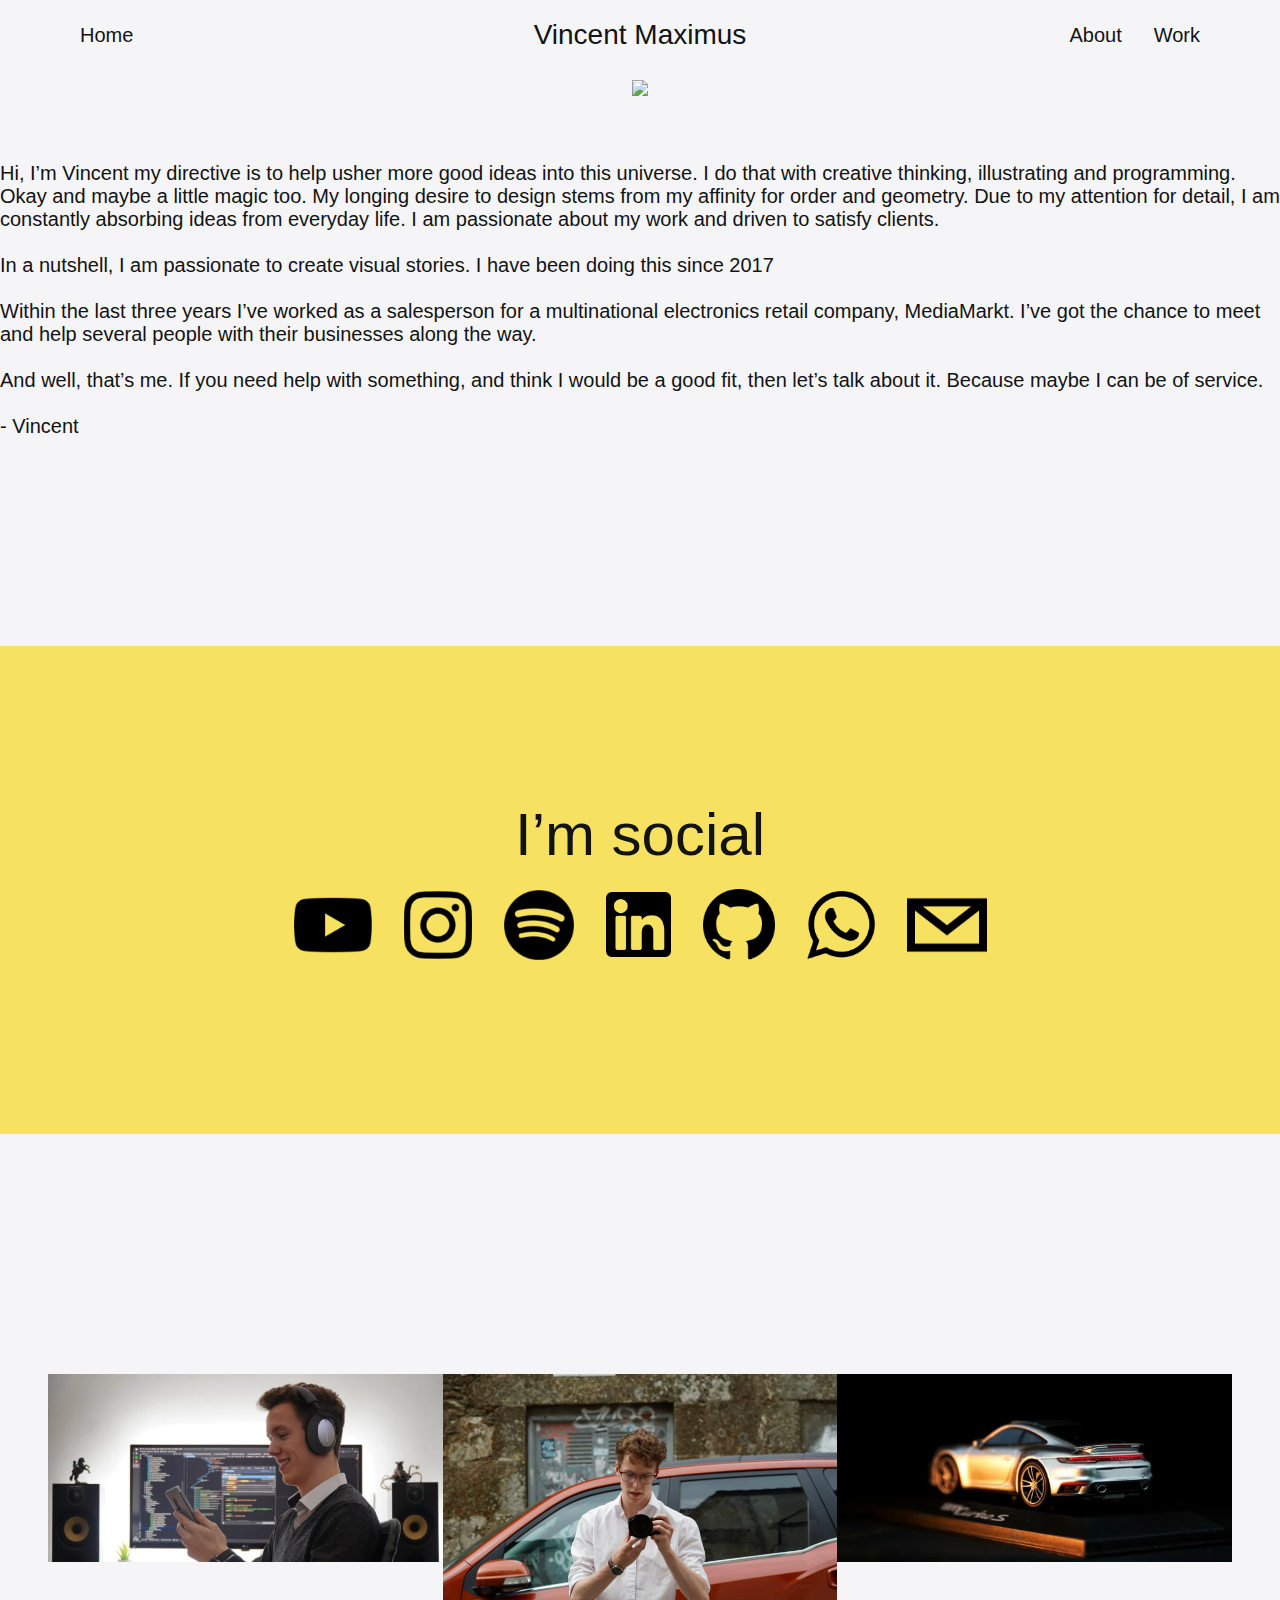
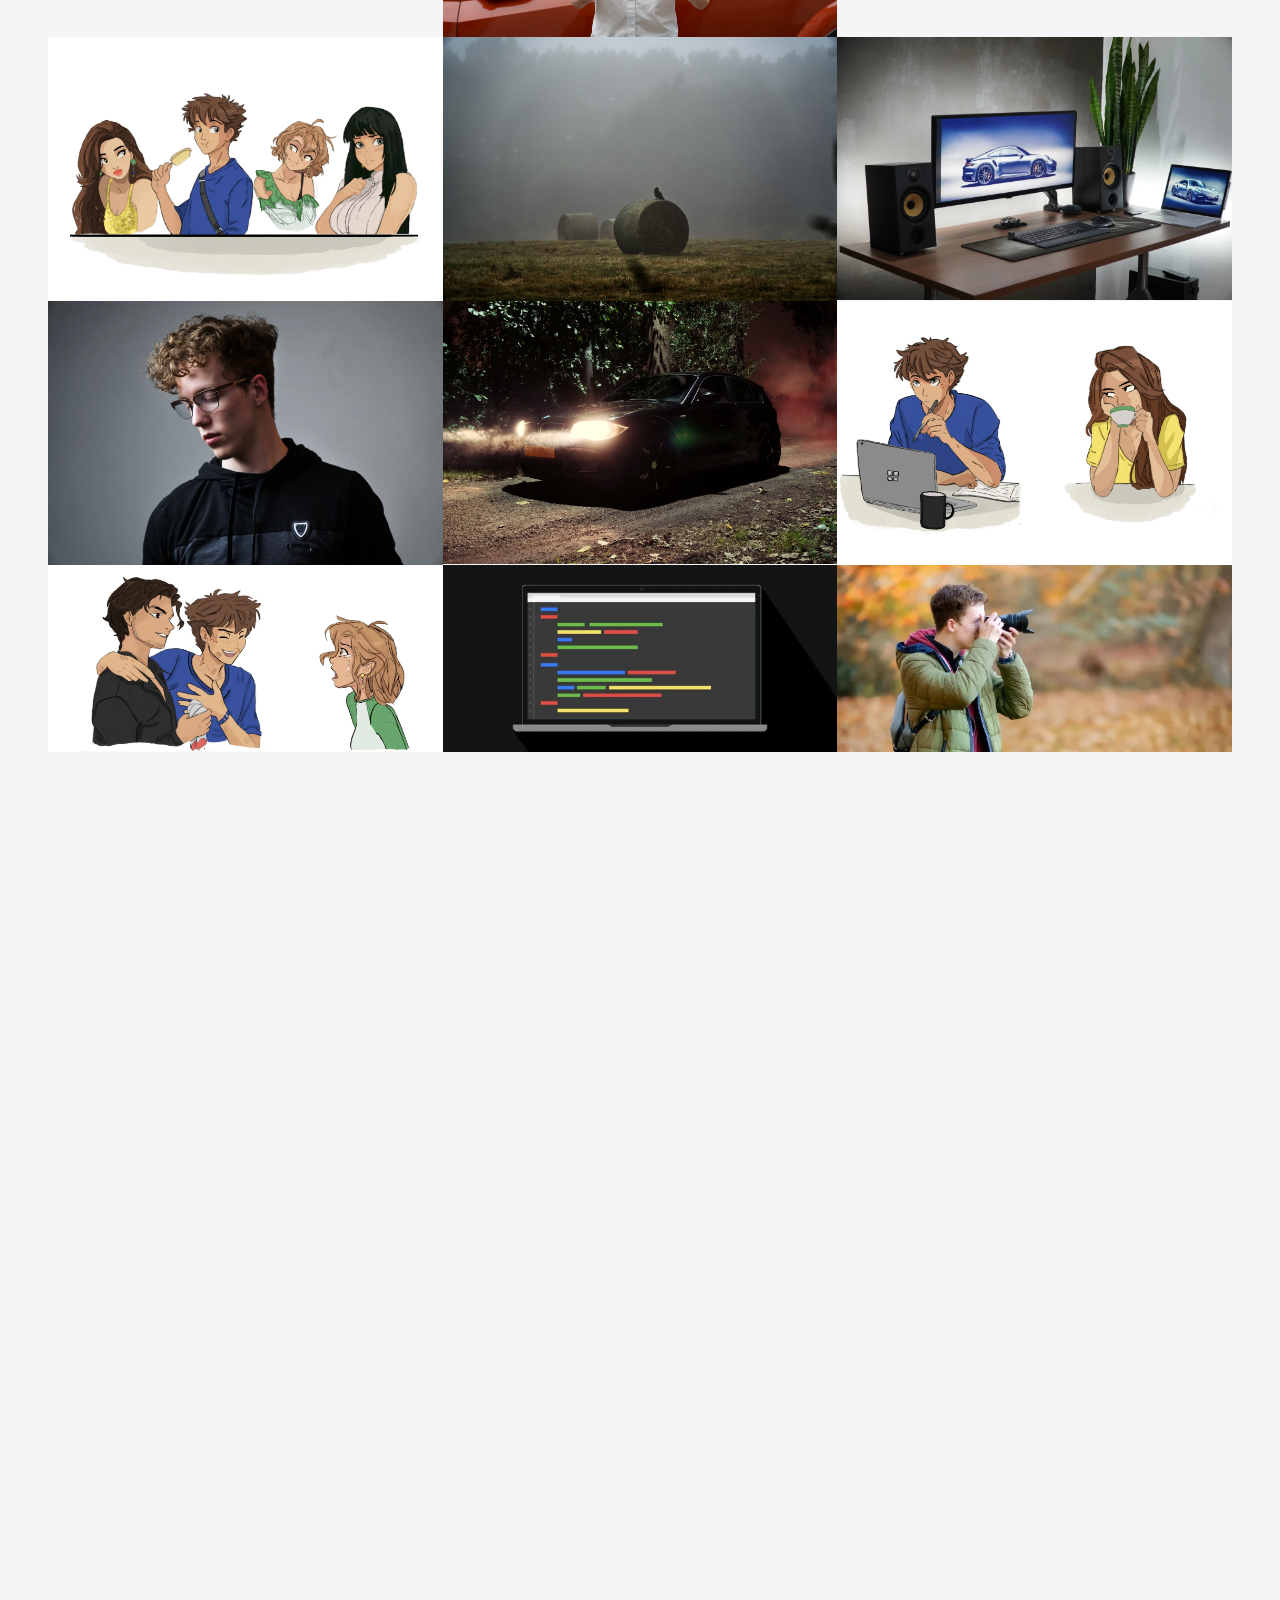
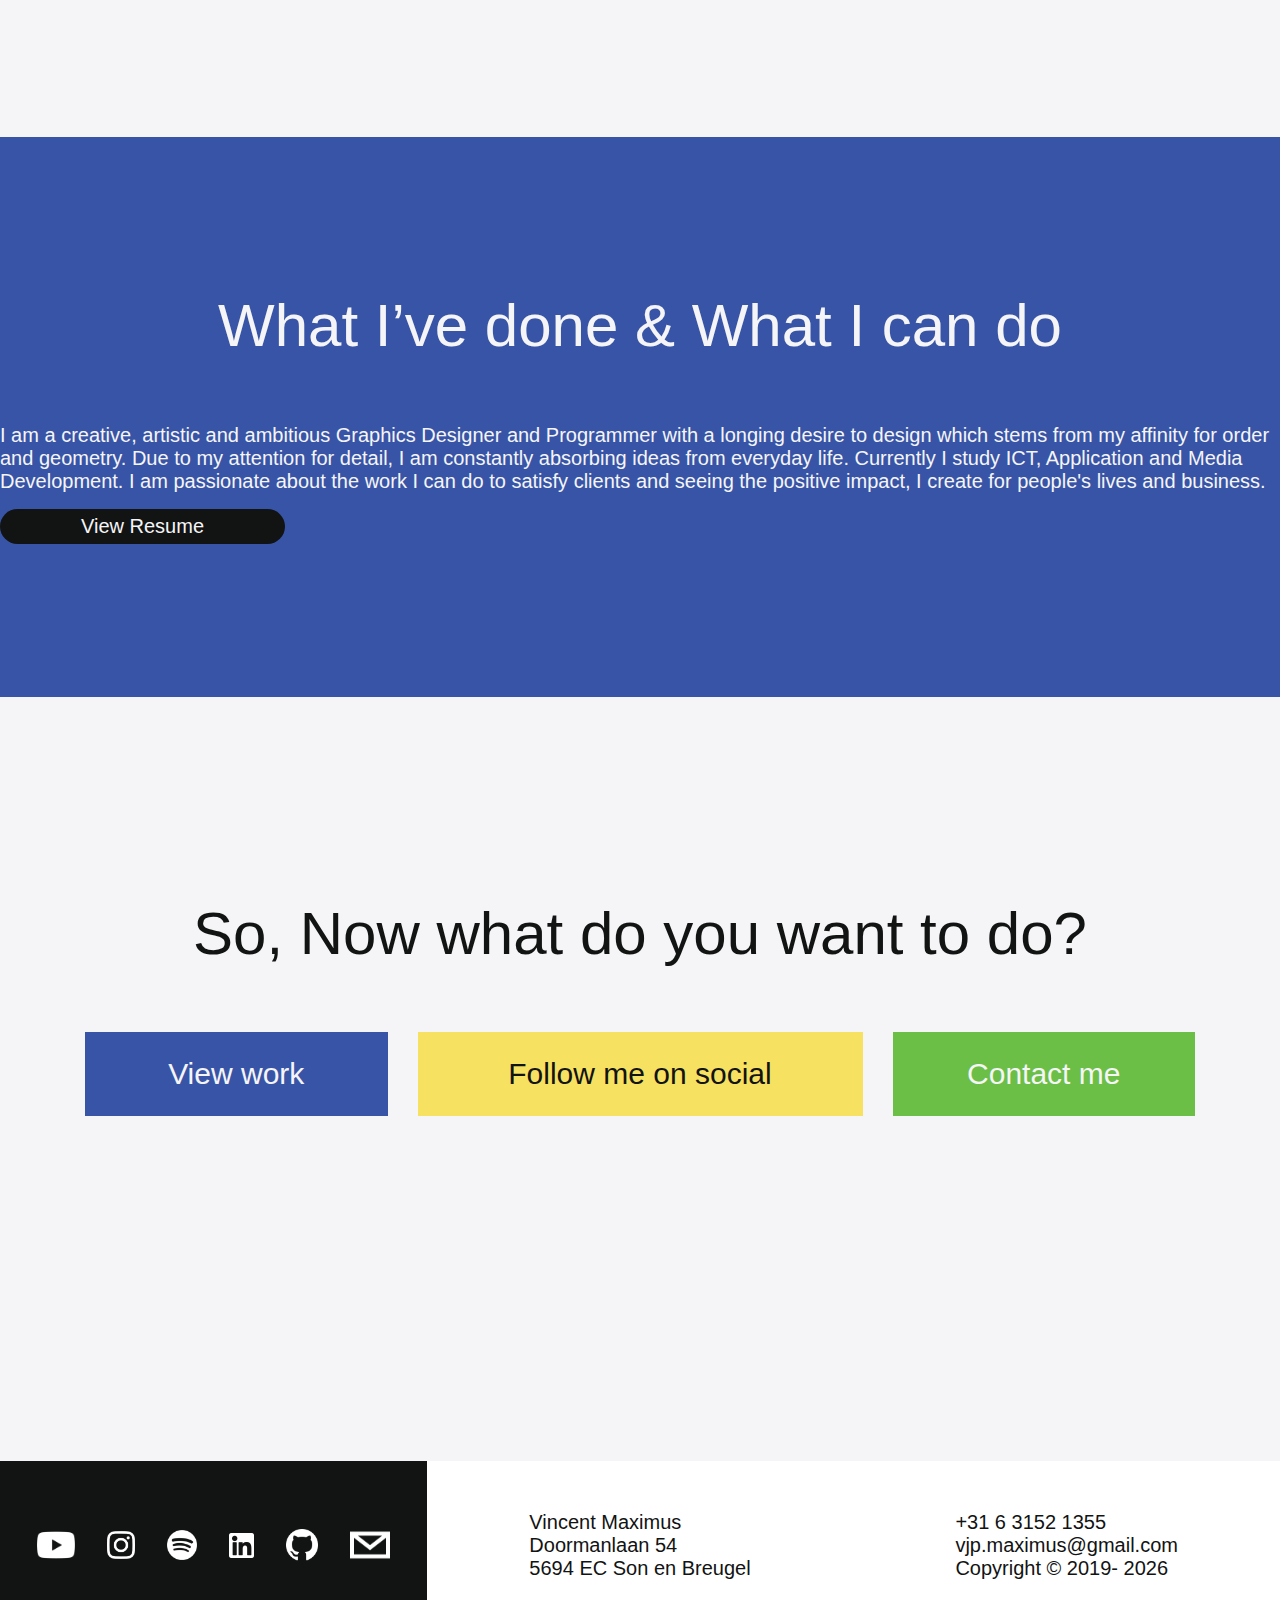
==== about.html @ 8faef810 "fixed google maps on about page" ====
<!DOCTYPE html>
<html lang="en">
<head>
    <!-- Global site tag (gtag.js) - Google Analytics -->
    <script async src="https://www.googletagmanager.com/gtag/js?id=G-P61X41HKWY"></script>
    <script>
        window.dataLayer = window.dataLayer || [];

        function gtag() {
            dataLayer.push(arguments);
        }

        gtag('js', new Date());

        gtag('config', 'G-P61X41HKWY');
    </script>
    <!--    <meta name="viewport" content="width=device-width, initial-scale=1.0">-->
    <meta charset="UTF-8">
    <meta name="google-site-verification" content="w2JYZ5qVhXJEJs4Rkz4NDIfVoi4aulFNhSYPF_Quxa0"/>
    <title>About | Vincent Maximus</title>
    <link rel="icon" href="assets/images/general/favicon.jpg" type="image" sizes=32x32">
</head>
<body>


<link rel="stylesheet" href="assets/style/bootstrap.css">

<link rel="stylesheet" href="assets/style/fonts.css">
<link rel="stylesheet" href="assets/style/style.css">
<link rel="stylesheet" href="assets/style/tempstyle.css">
<link rel="stylesheet" href="assets/style/workExperience.css">
<link rel="stylesheet" href="assets/style/projects.css">
<link rel="stylesheet" href="assets/style/customAbout.css">

<script src="https://cdn.jsdelivr.net/npm/jquery@3.5.1/dist/jquery.min.js"></script>

<link rel="stylesheet" href="assets/style/fancybox/jquery.fancybox.min.css"/>
<script src="assets/js/fancybox/jquery.fancybox.min.js"></script>


<div class="menu">
    <a class="myName">Vincent Maximus</a>

    <ul class="topnav">
        <li class="home"><a href="index">Home</a></li>
        <li class="work right"><a href="work">Work</a></li>
        <li class="about right"><a href="about">About</a></li>
    </ul>
</div>


<div>
    <img src="assets/images/about/profilePicture/me.jpg" class="intro-img"/>
    <p class="thingsICallMyself">My Passions & Personalitly</p>
</div>

<!--spacing-->
<div class="spacer-5"></div>

<div class="aboutMeText">
    <p>
        Hi, I’m Vincent my directive is to help usher more good ideas into this universe. I do that with
        creative
        thinking, illustrating and programming. Okay and maybe a little magic too. My longing desire to design stems
        from my affinity for order and geometry. Due to my attention for detail, I am constantly absorbing ideas from
        everyday life. I am passionate about my work and driven to satisfy clients.<br><br> In a nutshell, I am
        passionate to
        create visual stories. I have been doing this since 2017<br><br> Within the last three years I’ve worked as a
        salesperson for a multinational electronics retail company, MediaMarkt. I’ve got the chance to meet and help
        several people with their businesses along the way.<br><br> And well, that’s me. If you need help with
        something, and
        think I would be a good fit, then let’s talk about it. Because maybe I can be of service.<br><br> - Vincent
    </p>
</div>


<!--spacing-->
<div class="spacer-15"></div>


<div class="color-yellow">
    <div class="socialContextHolder">
        <div class="wideProjectTitle contextCenter">
            I’m social
        </div>
        <div class="socialIcons contextCenter">

            <a id="youtube" rel="noopener" class="m-3 socialIcon"
               href="https://www.youtube.com/channel/UCcGbTU62OsQyeDk47m3PCUQ"
               target="_blank">
                <picture>
                    <source type="image/webp" srcset="assets/images/mediaIcons/webp/youtube.webp">
                    <source type="image/png" srcset="assets/images/mediaIcons/png/youtube.png">
                    <img alt="" width="78">
                </picture>
            </a>

            <a id="instagram" rel="noopener" class="m-3 socialIcon" href="https://www.instagram.com/vincent.maximus/"
               target="_blank">
                <picture>
                    <source type="image/webp" srcset="assets/images/mediaIcons/webp/instagram.webp">
                    <source type="image/png" srcset="assets/images/mediaIcons/png/instagram.png">
                    <img alt="" width="68">
                </picture>
            </a>

            <a id="spotify" rel="noopener" class="m-3 socialIcon"
               href="https://open.spotify.com/user/maxv2000_1?si=BK41GfmnRpSyPmmWu1QODQ"
               target="_blank">
                <picture>
                    <source type="image/webp" srcset="assets/images/mediaIcons/webp/spotify.webp">
                    <source type="image/png" srcset="assets/images/mediaIcons/png/spotify.png">
                    <img alt="" width="70">
                </picture>
            </a>

            <a id="linkedin" rel="noopener" class="m-3 socialIcon" href="https://www.linkedin.com/in/vincent-maximus"
               target="_blank">
                <picture>
                    <source type="image/webp" srcset="assets/images/mediaIcons/webp/linkedin.webp">
                    <source type="image/png" srcset="assets/images/mediaIcons/png/linkedin.png">
                    <img alt="" width="65">
                </picture>
            </a>

            <a id="github" rel="noopener" class="m-3 socialIcon" href="https://github.com/Vincent-Maximus"
               target="_blank">
                <picture>
                    <source type="image/webp" srcset="assets/images/mediaIcons/webp/github.webp">
                    <source type="image/png" srcset="assets/images/mediaIcons/png/github.png">
                    <img alt="" width="72">
                </picture>
            </a>

            <a id="whatsapp" rel="noopener" class="m-3 socialIcon" href="https://wa.me/310631521355?text=Hi%20Vincent"
               target="_blank">
                <picture>
                    <source type="image/webp" srcset="assets/images/mediaIcons/webp/whatsapp.webp">
                    <source type="image/png" srcset="assets/images/mediaIcons/png/whatsapp.png">
                    <img alt="" width="68">
                </picture>
            </a>

            <a id="mail" rel="noopener" class="m-3 socialIcon" href="mailto:vjp.maximus@gmail.com" target="_blank">
                <picture>
                    <source type="image/webp" srcset="assets/images/mediaIcons/webp/mail.webp">
                    <source type="image/png" srcset="assets/images/mediaIcons/png/mail.png">
                    <img alt="" width="80">
                </picture>
            </a>
        </div>
    </div>
</div>
<!--spacing-->
<div class="spacer-15"></div>

<div class="project">
    <div class="m-0 p-0">
        <div class="row m-0 p-0">
            <div class="col-md-4 p-0">
                <a data-fancybox="gallery" href="assets/images/about/jpg/12music.jpg">
                    <picture>
                        <source type="image/webp" srcset="assets/images/about/webp/12music.webp">
                        <source type="image/jpg" srcset="assets/images/about/jpg/12music.jpg">
                        <img alt="" width="100%">
                    </picture>
                </a>
            </div>
            <div class="col-md-4 p-0">
                <a data-fancybox="gallery" href="assets/images/about/jpg/02DSC00597.jpg">
                    <picture>
                        <source type="image/webp" srcset="assets/images/about/webp/02DSC00597.webp">
                        <source type="image/jpg" srcset="assets/images/about/jpg/02DSC00597.jpg">
                        <img alt="" width="100%">
                    </picture>
                </a>
            </div>
            <div class="col-md-4 p-0">
                <a data-fancybox="gallery" href="assets/images/about/jpg/03dreamcar.jpg">
                    <picture>
                        <source type="image/webp" srcset="assets/images/about/webp/03dreamcar.webp">
                        <source type="image/jpg" srcset="assets/images/about/jpg/03dreamcar.jpg">
                        <img alt="" width="100%">
                    </picture>
                </a>
            </div>
            <div class="col-md-4 p-0">
                <a data-fancybox="gallery" href="assets/images/about/jpg/04IMG_2496.JPG">
                    <picture>
                        <source type="image/webp" srcset="assets/images/about/webp/04IMG_2496.webp">
                        <source type="image/jpg" srcset="assets/images/about/jpg/04IMG_2496.JPG">
                        <img alt="" width="100%">
                    </picture>
                </a>
            </div>
            <div class="col-md-4 p-0">
                <a data-fancybox="gallery" href="assets/images/about/jpg/05DSC00362.jpg">
                    <picture>
                        <source type="image/webp" srcset="assets/images/about/webp/05DSC00362.webp">
                        <source type="image/jpg" srcset="assets/images/about/jpg/05DSC00362.jpg">
                        <img alt="" width="100%">
                    </picture>
                </a>
            </div>
            <div class="col-md-4 p-0">
                <a data-fancybox="gallery" href="assets/images/about/jpg/06work-portfolio.jpg">
                    <picture>
                        <source type="image/webp" srcset="assets/images/about/webp/06work-portfolio.webp">
                        <source type="image/jpg" srcset="assets/images/about/jpg/06work-portfolio.jpg">
                        <img alt="" width="100%">
                    </picture>
                </a>
            </div>
            <div class="col-md-4 p-0">
                <a data-fancybox="gallery" href="assets/images/about/jpg/07DSC08685.jpg">
                    <picture>
                        <source type="image/webp" srcset="assets/images/about/webp/07DSC08685.webp">
                        <source type="image/jpg" srcset="assets/images/about/jpg/07DSC08685.jpg">
                        <img alt="" width="100%">
                    </picture>
                </a>
            </div>
            <div class="col-md-4 p-0">
                <a data-fancybox="gallery" href="assets/images/about/jpg/08DSC09193.jpg">
                    <picture>
                        <source type="image/webp" srcset="assets/images/about/webp/08DSC09193.webp">
                        <source type="image/jpg" srcset="assets/images/about/jpg/08DSC09193.jpg">
                        <img alt="" width="100%">
                    </picture>
                </a>
            </div>
            <div class="col-md-4 p-0">
                <a data-fancybox="gallery" href="assets/images/about/jpg/09IMG_2497.jpg">
                    <picture>
                        <source type="image/webp" srcset="assets/images/about/webp/09IMG_2497.webp">
                        <source type="image/jpg" srcset="assets/images/about/jpg/09IMG_2497.jpg">
                        <img alt="" width="100%">
                    </picture>
                </a>
            </div>
            <div class="col-md-4 p-0">
                <a data-fancybox="gallery" href="assets/images/about/jpg/10IMG_2650.JPG">
                    <picture>
                        <source type="image/webp" srcset="assets/images/about/webp/10IMG_2650.webp">
                        <source type="image/jpg" srcset="assets/images/about/jpg/10IMG_2650.JPG">
                        <img alt="" width="100%">
                    </picture>
                </a>
            </div>
            <div class="col-md-4 p-0">
                <a data-fancybox="gallery" href="assets/images/about/jpg/01codie.jpg">
                    <picture>
                        <source type="image/webp" srcset="assets/images/about/webp/01codie.webp">
                        <source type="image/jpg" srcset="assets/images/about/jpg/01codie.jpg">
                        <img alt="" width="100%">
                    </picture>
                </a>
            </div>
            <div class="col-md-4 p-0">
                <a data-fancybox="gallery" href="assets/images/about/jpg/11photography.jpg">
                    <picture>
                        <source type="image/webp" srcset="assets/images/about/webp/11photography.webp">
                        <source type="image/jpg" srcset="assets/images/about/jpg/11photography.jpg">
                        <img alt="" width="100%">
                    </picture>
                </a>
            </div>
        </div>
    </div>
</div>

<!--spacing-->
<div class="spacer-15"></div>
<div class="mapouter">
    <div class="gmap_canvas">
        <div style="width: 100%">
            <iframe width="100%" height="500" id="gmap_canvas" frameborder="0" scrolling="no" marginheight="0"
                    marginwidth="0"
                    src="https://maps.google.com/maps?width=100%25&amp;height=600&amp;hl=en&amp;q=son%20en%20breugel%20Doormanlaan%2054+(Visual%20Capture)&amp;t=&amp;z=12&amp;ie=UTF8&amp;iwloc=B&amp;output=embed">
                <a href="https://www.mapsdirections.info/en/measure-map-radius/">Radius distance map</a>
            </iframe>
        </div>
    </div>
</div>

<div class="spacer-15"></div>


<div class="projectFullWidth color-blue">
    <div class="socialContextHolder">
        <div class="wideProjectTitle contextCenter">
            What I’ve done & What I can do
        </div>
        <div class="spacer-5"></div>
        <div class="whatCanIDoText">
            <p>
                I am a creative, artistic and ambitious Graphics Designer and Programmer with a longing desire to design
                which stems from my affinity for order and geometry. Due to my attention for detail, I am constantly
                absorbing ideas from everyday life. Currently I study ICT, Application and Media Development. I am
                passionate about the work I can do to satisfy clients and seeing the positive impact, I create for
                people's lives and business.
            </p>
        </div>

        <form method="get" action="assets/resume/Curriculum_Vitae-Vincent_Maximus.pdf" target="_blank">
            <button class="roundButton centerButton btn" type="submit">View Resume</button>
        </form>
    </div>
</div>


<div class="color-white">
    <div class="socialContextHolder">
        <div class="wideProjectTitle contextCenter">
            So, Now what do you want to do?
        </div>
        <div class="spacer-5"></div>
        <div class="contextCenter">
            <div class="container">
                <div class="row">
                    <div class="col-sm">
                        <div class="optionButton color-blue"><a href="index.html#projects" class="noAWhite color-blue"
                                                                id="viewWork">View work</a></div>
                    </div>
                    <div class="col-sm-5">
                        <div class="optionButton color-yellow"><a href="index.html#SocialIAm"
                                                                  class="noADark color-yellow" id="followMe">Follow me
                            on social</a></div>
                    </div>
                    <div class="col-sm">
                        <div class="optionButton color-green"><a href="index.html#SocialIAm"
                                                                 class="noAWhite color-green" id="contactMe">Contact
                            me</a></div>
                    </div>
                </div>
            </div>
        </div>
    </div>
</div>

<!--spacing-->
<div class="spacer-15"></div>

<div class="footer">
    <div class="row m-0">
        <div class="col-sm p-0">
            <div class="contextCenter color-black pt-5 pb-5">
                <a class="m-3 footerSocialIcon" rel="noopener"
                   href="https://www.youtube.com/channel/UCcGbTU62OsQyeDk47m3PCUQ"
                   target="_blank">
                    <picture>
                        <source type="image/webp" srcset="assets/images/mediaIcons/webp/youtube.webp">
                        <source type="image/png" srcset="assets/images/mediaIcons/png/youtube.png">
                        <img alt="" width="38">
                    </picture>
                </a>

                <a class="m-3 footerSocialIcon" rel="noopener" href="https://www.instagram.com/vincent.maximus/"
                   target="_blank">
                    <picture>
                        <source type="image/webp" srcset="assets/images/mediaIcons/webp/instagram.webp">
                        <source type="image/png" srcset="assets/images/mediaIcons/png/instagram.png">
                        <img alt="" width="28">
                    </picture>
                </a>

                <a class="m-3 footerSocialIcon" rel="noopener"
                   href="https://open.spotify.com/user/maxv2000_1?si=BK41GfmnRpSyPmmWu1QODQ"
                   target="_blank">
                    <picture>
                        <source type="image/webp" srcset="assets/images/mediaIcons/webp/spotify.webp">
                        <source type="image/png" srcset="assets/images/mediaIcons/png/spotify.png">
                        <img alt="" width="30">
                    </picture>
                </a>

                <a class="m-3 footerSocialIcon" rel="noopener" href="https://www.linkedin.com/in/vincent-maximus"
                   target="_blank">
                    <picture>
                        <source type="image/webp" srcset="assets/images/mediaIcons/webp/linkedin.webp">
                        <source type="image/png" srcset="assets/images/mediaIcons/png/linkedin.png">
                        <img alt="" width="25">
                    </picture>
                </a>

                <a class="m-3 footerSocialIcon" rel="noopener" href="https://github.com/Vincent-Maximus"
                   target="_blank">
                    <picture>
                        <source type="image/webp" srcset="assets/images/mediaIcons/webp/github.webp">
                        <source type="image/png" srcset="assets/images/mediaIcons/png/github.png">
                        <img alt="" width="32">
                    </picture>
                </a>

                <a class="m-3 footerSocialIcon" rel="noopener" href="mailto:vjp.maximus@gmail.com" target="_blank">
                    <picture>
                        <source type="image/webp" srcset="assets/images/mediaIcons/webp/mail.webp">
                        <source type="image/png" srcset="assets/images/mediaIcons/png/mail.png">
                        <img alt="" width="40">
                    </picture>
                </a>
            </div>
        </div>
        <div class="col-sm p-0">
            <div class="contextCenter">
                Vincent Maximus<br>
                Doormanlaan 54<br>
                5694 EC Son en Breugel
            </div>
        </div>
        <div class="col-sm p-0">
            <div class="contextCenter">
                +31 6 3152 1355
                <br>
                vjp.maximus@gmail.com
                <br>
                Copyright © 2019-
                <script language="javascript" type="text/javascript">var today = new Date();
                var year = today.getFullYear();
                document.write(year);</script>
            </div>
        </div>
    </div>
</div>


</body>
</html>
---- assets/style/style.css ----
:root {
    --green: #6BBF46;
    --blue: #3854A6;
    --yellow: #F7E161;
    /*day white mode*/
    --white: #F5F5F7;
    --dark: #121313;
    /*night dark mode*/
    /*--white: #121313;*/
    /*--dark: #F5F5F7;*/
}


::-moz-selection {
    color: var( --dark);
    background: var(--yellow);
}

::selection {
    color: var( --dark);
    background: var(--yellow);
}

a {
    color: #F5F5F7;
    text-decoration: none;
}

a:hover, a:focus {
    color: #F5F5F7;
    text-decoration: none;
}

html{
    height: 100%;
}

body {
    font: 20px Medium, sans-serif;
    color: var(--dark);
    background-color: var(--white);
    margin: 0;
}

/*menu-menu*/
.myName {
    font: 28px Bold, sans-serif;
    text-decoration: none;
    color: var(--dark);
    position: absolute;
    top: 35px;
    left: 50%;
    transform: translate(-50%, -50%);
}


.cursor-pointer {
    cursor: pointer;
}

/*temp temp temp*/
@media screen and (max-width: 600px) {
    .myName {
        display: none;
    }
}

/*temp temp temp*/


.noAWhite{
    color: var(--white);
    text-decoration: none;
}

.noADark{
    color: var(--dark);
    text-decoration: none;
}

.noAWhite:hover{
    color: var(--white);
    text-decoration: none;
}

.noADark:hover{
    color: var(--dark);
    text-decoration: none;
}

.menu {
    padding: 10px 0 65px;
    width: 90%;
    position: relative;
    left: 50%;
    transform: translate(-50%);
}

ul.topnav {
    list-style-type: none;
    margin: 0;
    padding: 0;
    /*overflow: hidden;*/
}

ul.topnav li {
    float: left;
}

ul.topnav li a {
    display: block;
    color: var(--dark);
    text-align: center;
    padding: 14px 16px;
    text-decoration: none;
}

.home a:hover {
    color: var(--green);
    text-decoration: underline;
}

.work a:hover {
    color: var(--blue);
    text-decoration: underline;
}

.about a:hover {
    color: var(--yellow);
    text-decoration: underline;
}


ul.topnav li.right {
    float: right;
}

@media screen and (max-width: 600px) {
    ul.topnav li.right,
    ul.topnav li {
        float: none;
    }
}

/*menu-menu*/

/*could've just put it in the image, but now u can select it, what are you gonna do*/
.thingsICallMyself {
    font: 2.5em black, sans-serif;
    width: 450px;
    text-decoration: none;
    color: var(--dark);
    position: absolute;
    left: 69%;
    transform: translate(-50%, -188%);
}

@media screen and (min-width: 1900px) {
    .thingsICallMyself {
        font-size: 3.5em;
        width: 600px;
        left: 69%;
    }
}

@media screen and (max-width: 1100px) {
    .thingsICallMyself {
        font-size: 1.8em;
        width: 350px;
        left: 69%;
    }
}

@media screen and (max-width: 800px) {
    .thingsICallMyself {
        font-size: 1.5em;
        width: 250px;
        left: 69%;
    }
}

@media screen and (max-width: 600px) {
    .thingsICallMyself {
        font-size: 1.4em;
        margin-right: 2.5%;
        margin-left: 2.5%;
        width: 95%;
        padding-top: 14px;
        text-align: center;
        position: relative;
        left: auto;
        transform: none;

    }
}


.intro-img {
    width: 90%;
    position: relative;
    left: 50%;
    transform: translate(-50%);
}

@media screen and (max-width: 600px) {
    .intro-img {
        width: 100%;
    }
}


/*spacer*/

.spacer-5{
padding-top: 5%;
}
.spacer-15{
    padding-top: 15%;
}

.spacer-25{
    padding-top: 25%;
}
---- assets/style/workExperience.css ----
/*work-work*/

.current {
    background-color: var(--dark);
    color: var(--white);
    width: 150px;
    text-align: center;
    padding: 5px;
    float: right;
    margin: 10px;
}
.notCurrent {
    padding: 20px;
    margin: 10px;
}

.workCardContainer {
    width: 100%;
    overflow-x: scroll;
    display: flex;
    padding: 3rem;
}


.workCard {
    min-width: 360px;
    border-right: 10px var(--dark);
}


.workCard:not(:first-child) {
    margin-left: 40px;
}

.workCard:last-child {
    padding-right: 50px;
}

.workImg {
    width: 60%;
    float: right;
}

.workHeader {
    position: relative;
    border-right: 1px solid var(--dark);
}

.titleDate {
    padding-right: 50px;
    font-size: 1.5em;
    border-bottom: 4px solid var(--dark);
}

.titleInfo {
    border-left: 1px solid var(--dark);
}

.titleInfoCard{
    font-size: 0.6em;
}

.date{
    font-size: 0.5em;
    position: absolute;
    z-index: 1;
    top: 8px;
    right: 5px;
}
---- assets/style/projects.css ----
#flavoursContainer {
    position: absolute;
    bottom: -15%;
}

hr {
    border-top: 0.1em solid var(--white);
    max-width: 500px;
    margin-left: 0;
    margin-bottom: 25px;
}

.footer {
    background-color: #fff;
}

.color-yellow {
    background-color: var(--yellow);
    color: var(--dark);
}

.color-blue {
    background-color: var(--blue);
    color: var(--white);
}

.color-green {
    background-color: var(--green);
    color: var(--white);
}

.color-black {
    background-color: var(--dark);
    color: var(--white);
}

.color-white {
    background-color: var(--white);
    color: var(--dark);
}

.box {
    width: 90%;
    height: 550px;
    position: relative;
    top: 25%;
    left: 50%;
    transform: translate(-50%, 10%);
}


.contextCenter {
    display: flex;
    justify-content: center;
    align-items: center;
    height: 100%;
}


.footerSocialIcon {
    filter: invert(100%);
}

.socialIcon:hover {
    filter: invert(20%);
    position: relative;
    bottom: 5px;
}

.socialContextHolder {
    padding-bottom: 12%;
    padding-top: 12%;
    min-height: 380px;
    /*padding-top: 10%;*/
    /*width: 90%;*/
}


.amazingGuyContextHolder {
    top: 10%;
    left: 10%;
    position: relative;
    width: 90%;
}

.amazingGuyBox {
    min-height: 800px;
}

.projectSubTitle {
    font-size: 1.25em;
}

.projectContextHolder {
    top: 20%;
    left: 20%;
    position: relative;
    min-height: 380px;
    width: 50%;
}

.musicContextHolder {
    top: 20%;
    left: 15%;
    position: relative;
    min-height: 380px;
    width: 50%;
}

.context {
    min-width: 400px;
    max-width: 550px;
    margin-top: 20px;
    margin-bottom: 40px;
    font: 1em Medium, sans-serif;
}

.project {
    position: relative;
    color: var(--white);
    margin: 3rem;
}
.projectFullWidth {
    position: relative;
    color: var(--white);
    margin: 3rem 0;
}

.containerHeight {
    padding-top: 100%;
}

.projectImg {
    width: 105%;
    bottom: -10%;
    left: -5%;
    position: absolute;
}

.educationImg {
    width: 75%;
    bottom: -10%;
    left: 10%;
    position: absolute;
}


@media screen and (min-width: 1992px) {
    .containerHeight {
        padding-top: 0;
    }

    .projectImg {
        width: 50%;
        position: relative;
        top: 45%;
        left: 48%;
        transform: translate(-50%, -50%);
    }

    .educationImg {
        width: 35%;
        position: relative;
        top: 45%;
        left: 40%;
        transform: translate(-50%, -50%);
    }
}


.projectTitle {
    font: 2.5em Bold, sans-serif;
}

.wideProjectTitle {
    font: 3em Bold, sans-serif;
}

.roundButton {
    display: block;
    font: 1em Bold, sans-serif;
    cursor: pointer;
    background-color: var(--dark);
    color: var(--white);
    text-align: center;
    padding: 5px 80px;
    border-radius: 25px;
}

.optionButton {
    cursor: pointer;
    font: 1.5em Bold, sans-serif;
    text-align: center;
    padding: 25px;

    /*margin: 20px;*/
}

.optionButton:hover {
    position: relative;
    bottom: 5px;
}

.underlineButton {
    cursor: pointer;
    color: var(--white);
    text-decoration: underline;
    z-index: 10;
}

.roundBorderButton {
    cursor: pointer;
    border: 0.12em solid var(--white);
    color: var(--white);
    width: 250px;
    text-align: center;
    padding: 5px;
    border-radius: 25px;
    position: absolute;
    z-index: 2;
}

.musicImg {
    width: 100%;
    bottom: 0;
}

.amazingGuyImg {
    width: 80%;
    position: absolute;
    display: inline;
    bottom: 0;
}


@media screen and (min-width: 1700px) {
    .amazingGuyImg {
        width: 70%;
    }
}

@media screen and (min-width: 1900px) {
    .amazingGuyImg {
        width: 60%;
    }
}

@media screen and (max-width: 1090px) {
    .roundBorderButton {
        z-index: 0;
    }
}
@media screen and (max-width: 1300px) {
    .musicContextHolder {
        width: 80%;
    }
}
@media screen and (max-width: 768px) {

    .socialIcons.contextCenter {
        display: block;

        height: 100%;
    }

    .socialIcons {
        text-align: center;
    }

    .context {
        min-width: auto;
        max-width: 100%;
        margin-top: 20px;
        margin-bottom: 40px;
        font: 1em Medium, sans-serif;
    }

    .project {
        margin: 0;
    }

    .contextCenter {
        display: grid;
        text-align: center;
    }

    .contextCenter {
        padding-top: 25px;
        padding-bottom: 25px;
    }

    #flavoursContainer {
        position: relative;
        padding: 10px;
    }

    .projectContextHolder {
        margin-left: 15px;
        margin-right: 15px;
        width: auto;
        left: 0;
    }

    .context {
        min-width: 0;
        max-width: none;
        width: auto;
    }

    .roundButton {
        margin-left: 15px;
        margin-right: 15px;
    }

    .musicContextHolder {
        margin-left: 15px;
        margin-right: 15px;
        width: auto;
        left: 0;
    }

    .wideProjectTitle {
        font: 2.2em Bold, sans-serif;
    }

    .amazingGuyContextHolder {
        top: 10%;
        left: 5%;
        position: relative;
        width: 90%;
    }

    .workCardContainer {
        padding-left: 0.5em;
    }
}

@media screen and (max-width: 992px) {

    .containerHeight {
        padding-top: 0;
    }

    .projectImg {
        width: 80%;
        position: relative;
        top: 45%;
        left: 48%;
        transform: translate(-50%, -10%);
    }

    .educationImg {
        width: 55%;
        position: relative;
        top: 45%;
        left: 50%;
        transform: translate(-50%, -15%);
    }

    .amazingGuyImg {
        /*height: 100%;*/
        position: relative;
        padding-top: 80px;
    }
}
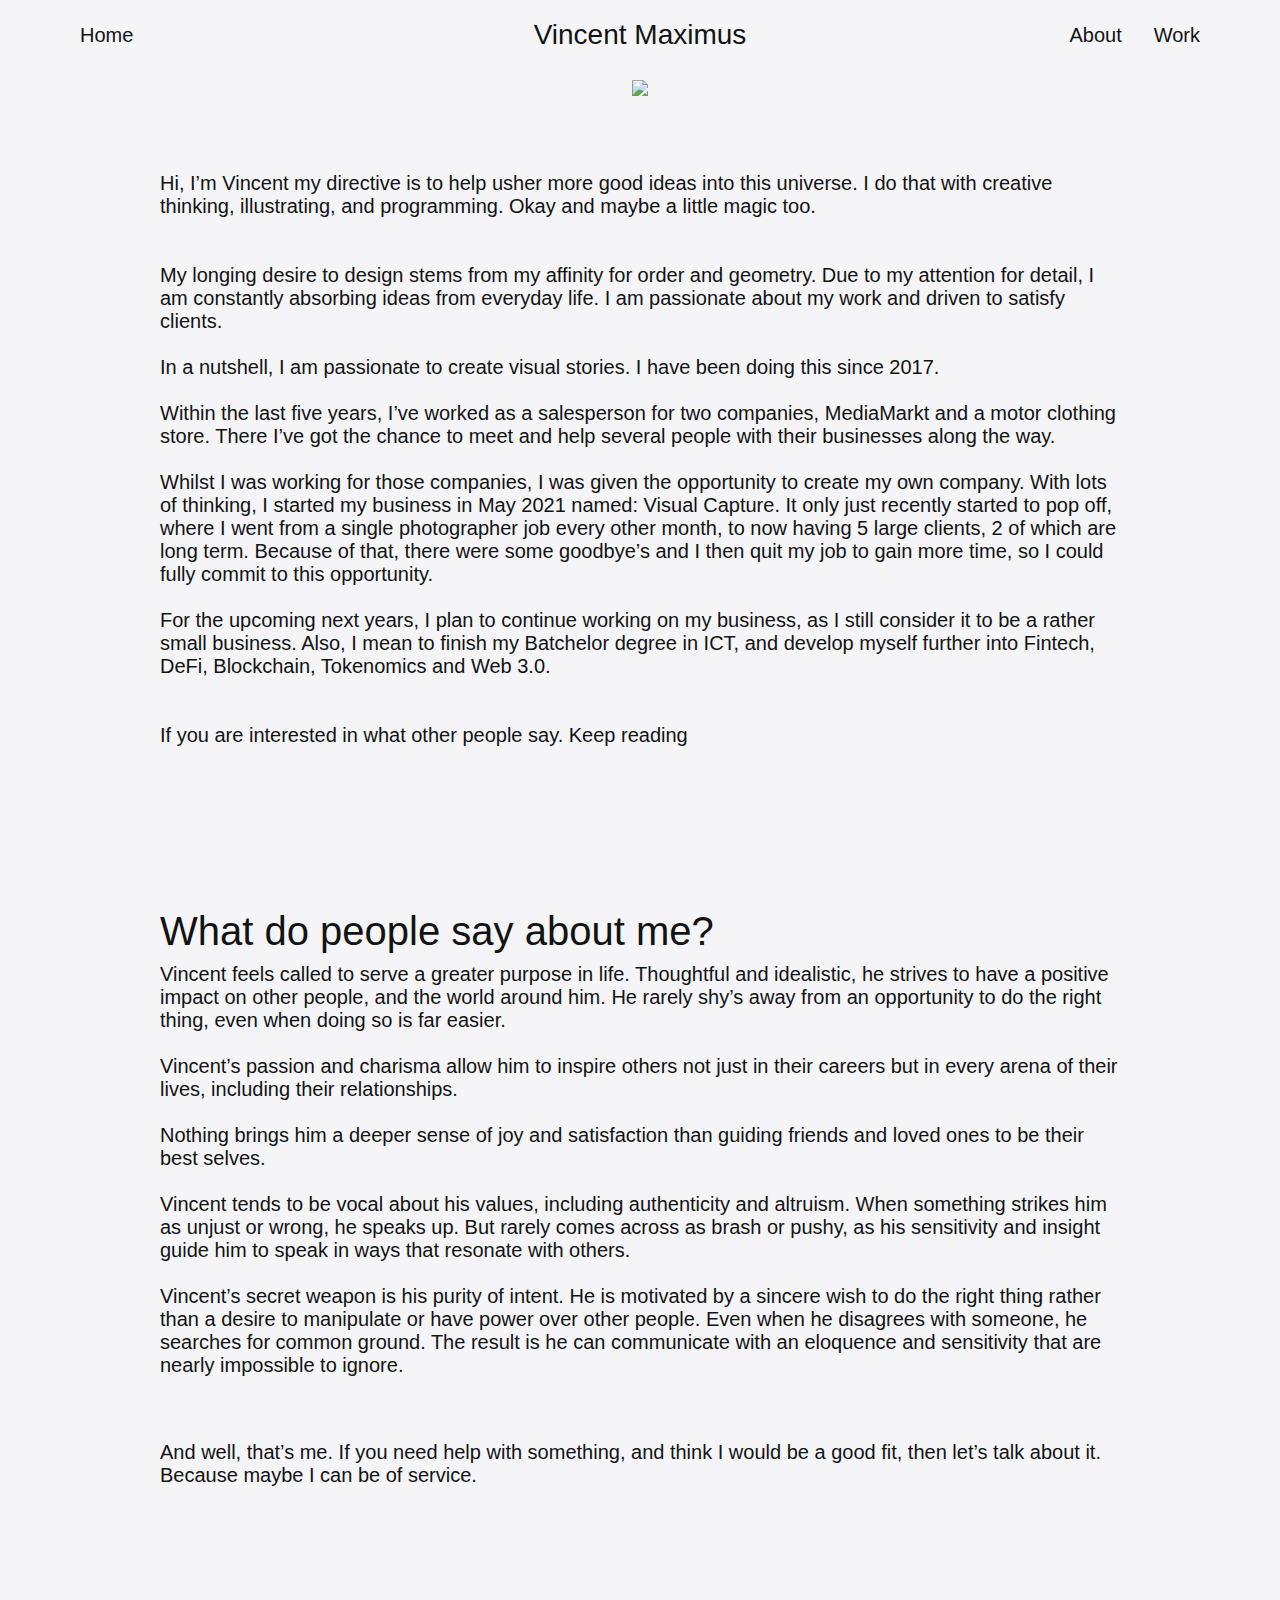
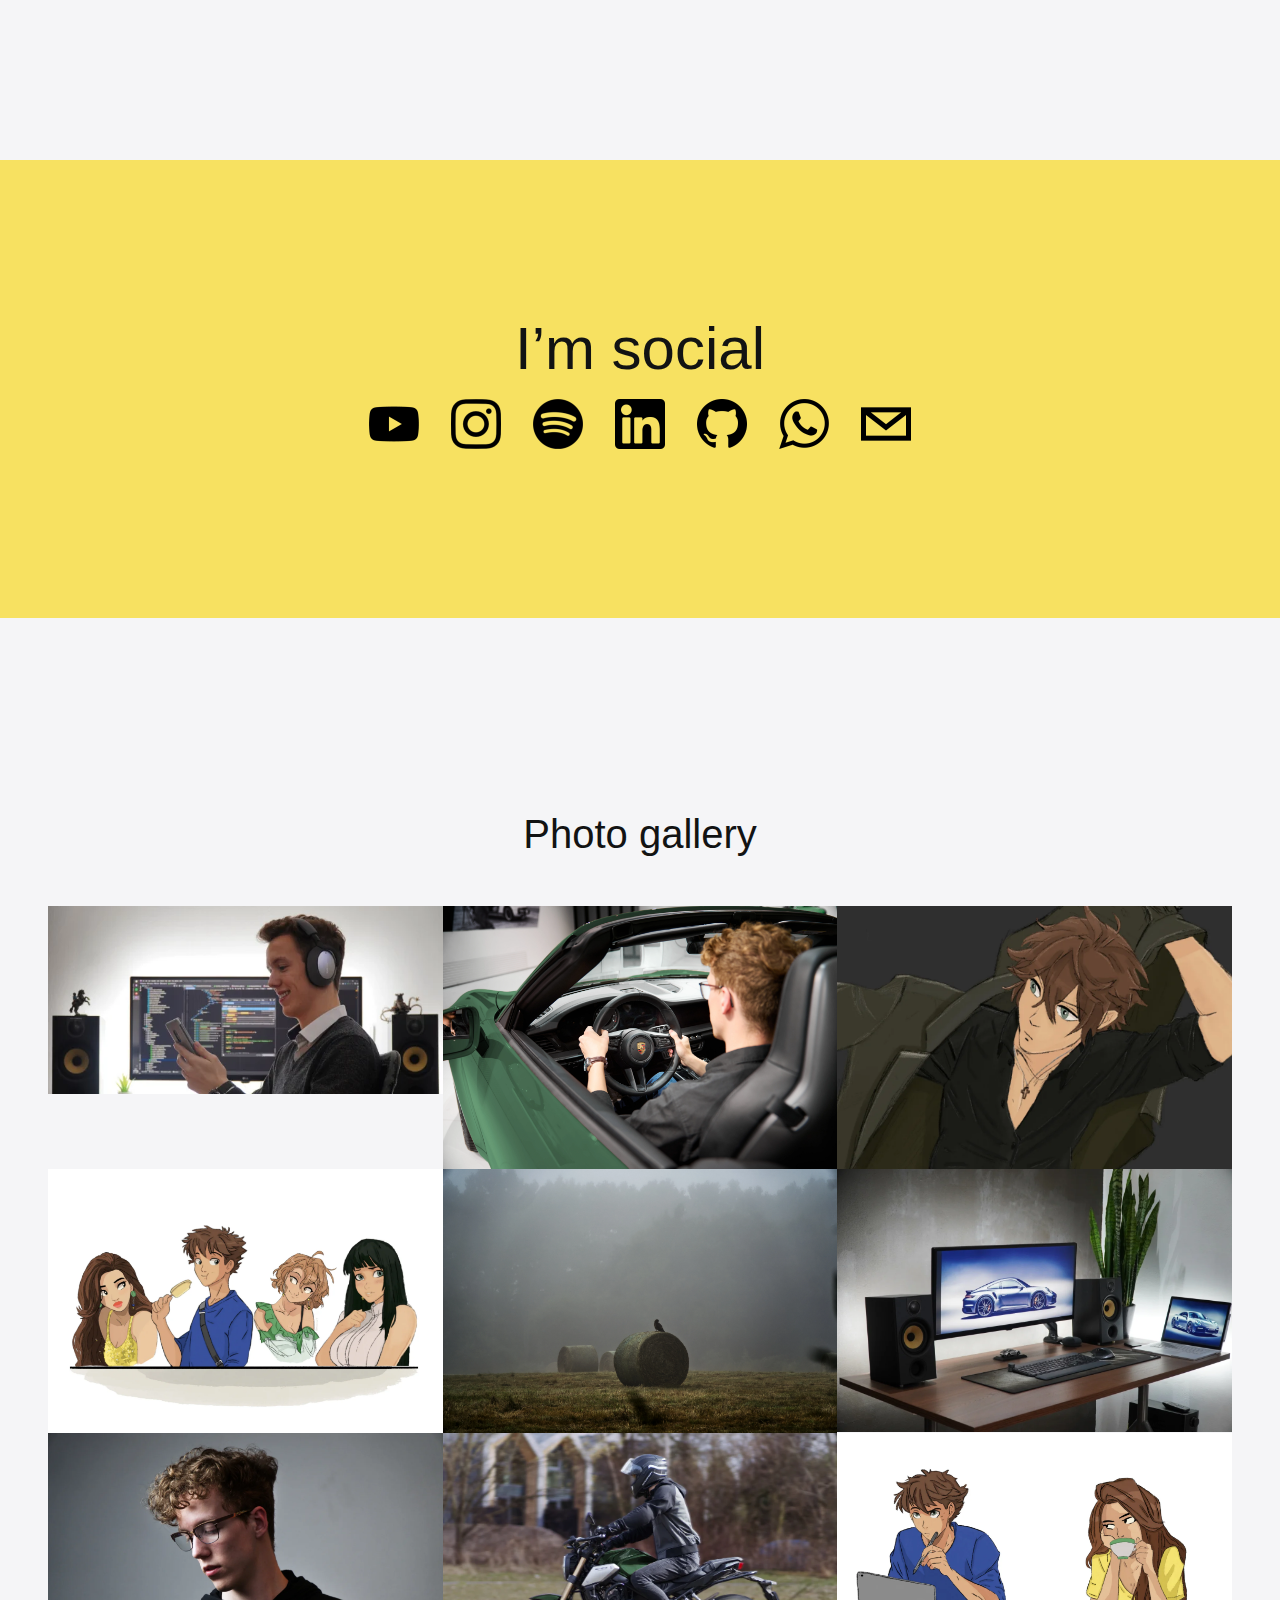
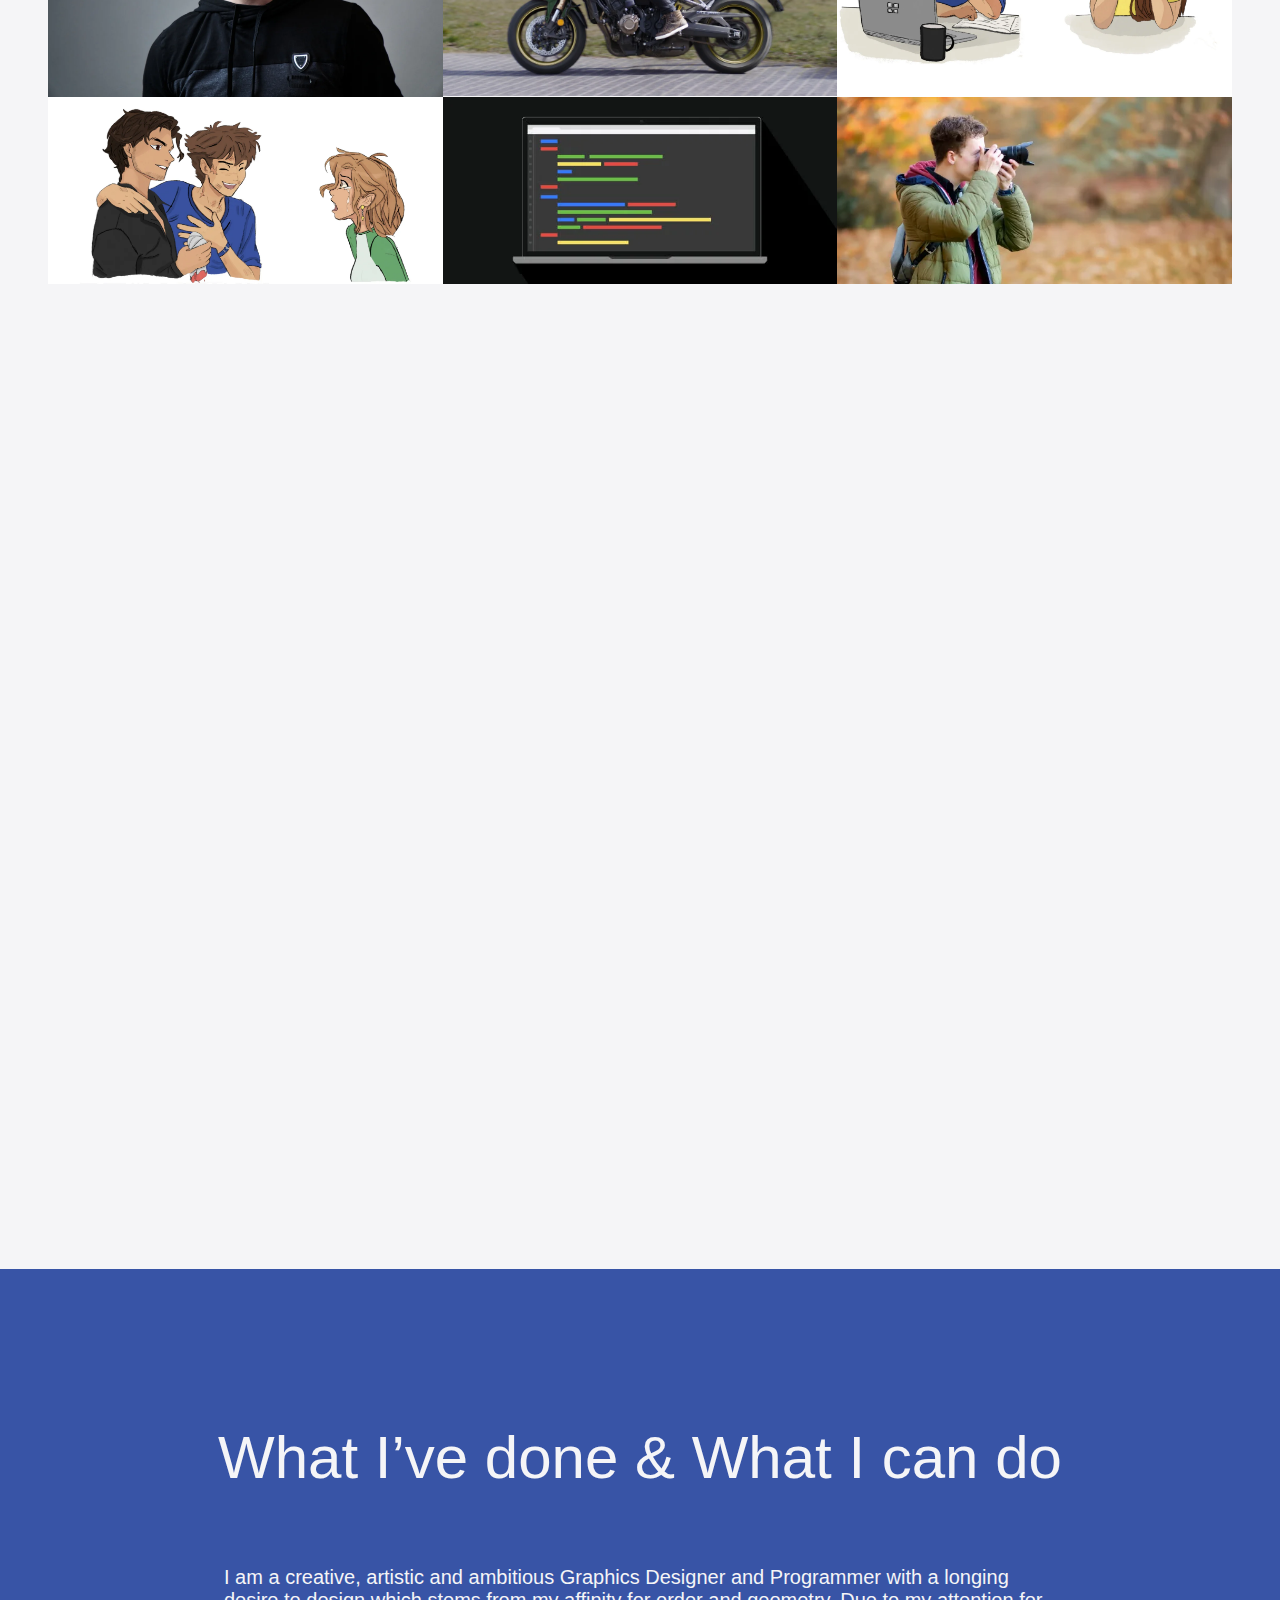
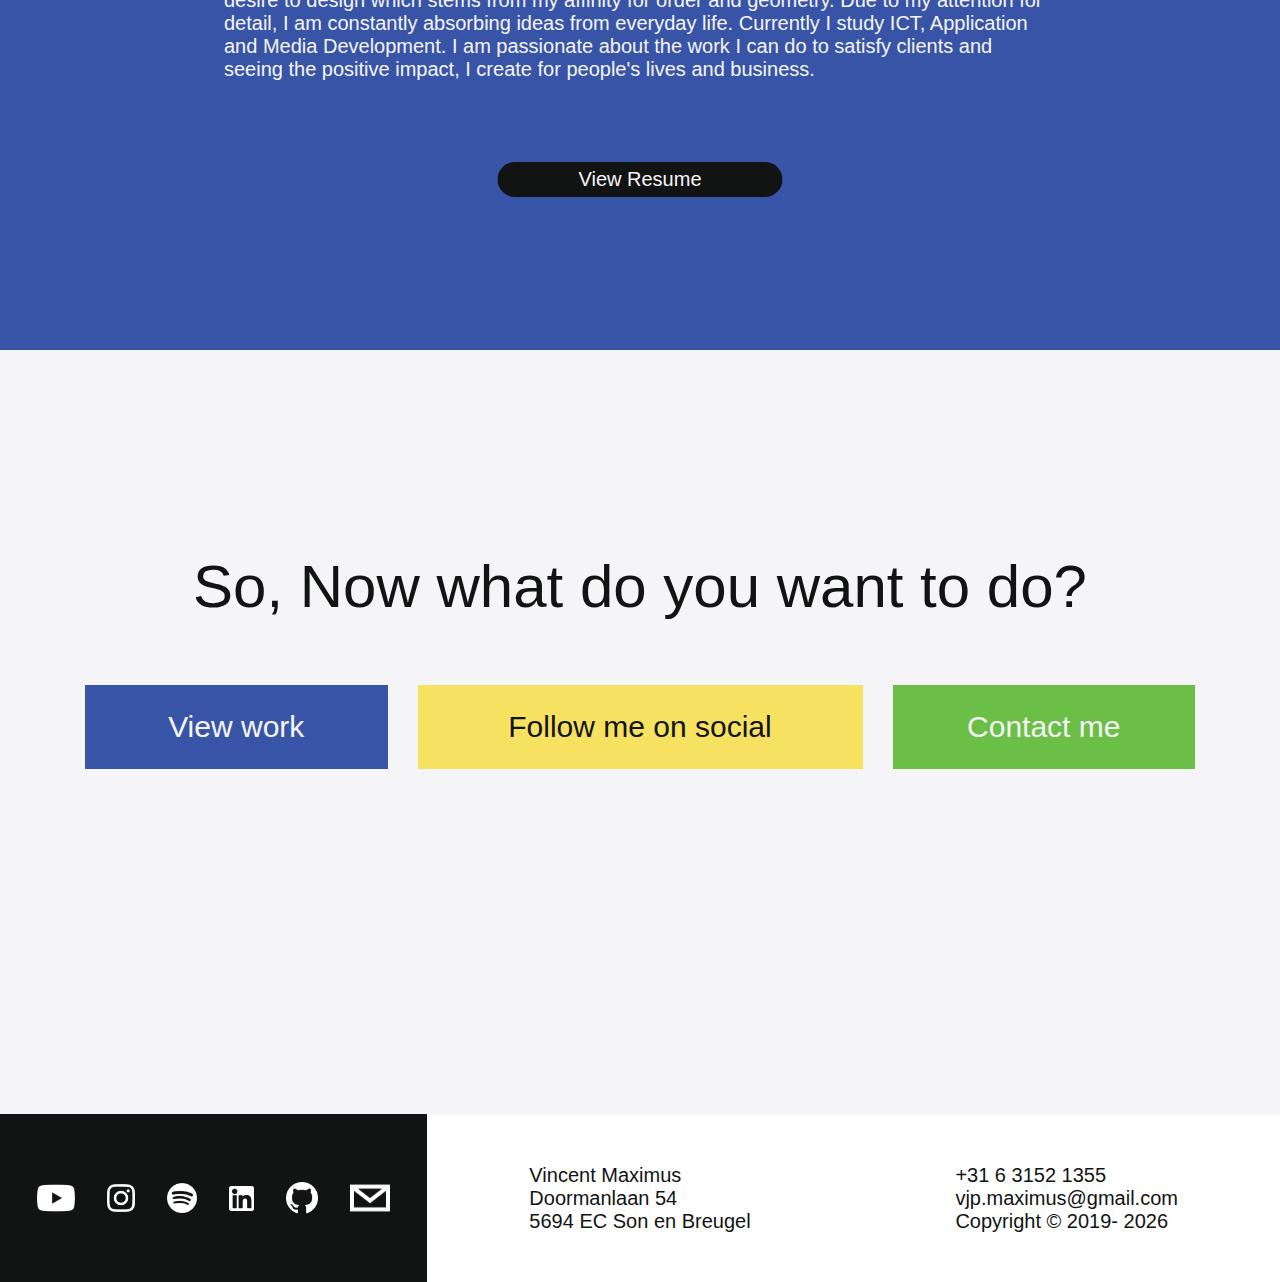
==== commit 042bb9cc: "Updated About me page, Made it mobile friendly" ====
--- a/about.html
+++ b/about.html
@@ -14,7 +14,7 @@
 
         gtag('config', 'G-P61X41HKWY');
     </script>
-    <!--    <meta name="viewport" content="width=device-width, initial-scale=1.0">-->
+    <meta name="viewport" content="width=device-width,initial-scale=1,maximum-scale=1" />
     <meta charset="UTF-8">
     <meta name="google-site-verification" content="w2JYZ5qVhXJEJs4Rkz4NDIfVoi4aulFNhSYPF_Quxa0"/>
     <title>About | Vincent Maximus</title>
@@ -51,25 +51,92 @@
 
 <div>
     <img src="assets/images/about/profilePicture/me.jpg" class="intro-img"/>
-    <p class="thingsICallMyself">My Passions & Personalitly</p>
+    <p class="thingsICallMyself noAWhite">My Passions & Personalitly</p>
 </div>
 
 <!--spacing-->
 <div class="spacer-5"></div>
 
+
 <div class="aboutMeText">
+
+    <h1 class="mobileTitle">
+        My Passions & Personalitly
+    </h1>
     <p>
-        Hi, I’m Vincent my directive is to help usher more good ideas into this universe. I do that with
-        creative
-        thinking, illustrating and programming. Okay and maybe a little magic too. My longing desire to design stems
-        from my affinity for order and geometry. Due to my attention for detail, I am constantly absorbing ideas from
-        everyday life. I am passionate about my work and driven to satisfy clients.<br><br> In a nutshell, I am
-        passionate to
-        create visual stories. I have been doing this since 2017<br><br> Within the last three years I’ve worked as a
-        salesperson for a multinational electronics retail company, MediaMarkt. I’ve got the chance to meet and help
-        several people with their businesses along the way.<br><br> And well, that’s me. If you need help with
-        something, and
-        think I would be a good fit, then let’s talk about it. Because maybe I can be of service.<br><br> - Vincent
+        Hi, I’m Vincent my directive is to help usher more good ideas into this universe. I do that with creative
+        thinking, illustrating, and programming. Okay and maybe a little magic too.
+        <br>
+        <br>
+        <br>
+        My longing desire to design stems from my affinity for order and geometry. Due to my attention for detail, I am
+        constantly absorbing ideas from everyday life. I am passionate about my work and driven to satisfy clients.
+        <br>
+        <br>
+        In a nutshell, I am passionate to create visual stories. I have been doing this since 2017.
+        <br>
+        <br>
+        Within the last five years, I’ve worked as a salesperson for two companies, MediaMarkt and a motor clothing
+        store. There I’ve got the chance to meet and help several people with their businesses along the way.
+        <br>
+        <br>
+        Whilst I was working for those companies, I was given the opportunity to create my own company. With lots of
+        thinking, I started my business in May 2021 named: Visual Capture. It only just recently started to pop off,
+        where I went from a single photographer job every other month, to now having 5 large clients, 2 of which are
+        long term. Because of that, there were some goodbye’s and I then quit my job to gain more time, so I could
+        fully commit to this opportunity.
+        <br>
+        <br>
+        For the upcoming next years, I plan to continue working on my business, as I still consider it to be a rather
+        small business. Also, I mean to finish my Batchelor degree in ICT, and develop myself further into Fintech,
+        DeFi, Blockchain, Tokenomics and Web 3.0.
+        <br>
+        <br>
+        <br>
+        If you are interested in what other people say. Keep reading
+    </p>
+    <!--spacing-->
+    <div class="spacer-15"></div>
+    <h1 class="">
+        What do people say about me?
+    </h1>
+    <p>
+        Vincent feels called to serve a greater purpose in life. Thoughtful and idealistic, he strives to have a
+        positive impact on other people, and the world around him. He rarely shy’s away from an opportunity to do the
+        right thing, even when doing so is far easier.
+        <br><br>
+        Vincent’s passion and charisma allow him to inspire others not just in their careers but in every arena of their
+        lives, including their relationships.
+        <br><br>
+        Nothing brings him a deeper sense of joy and satisfaction than guiding friends and loved ones to be their best
+        selves.
+        <br><br>
+
+        <!--        “These people, have given me everything. What kind of man would I be if I gave any less in return?”-->
+        <!--        - Kayne-->
+
+        <!--        “Most people only rely on their tools, Few truly rely on each other”-->
+        <!--        – Evie-->
+
+        Vincent tends to be vocal about his values, including authenticity and altruism. When something strikes him as
+        unjust or wrong, he speaks up. But rarely comes across as brash or pushy, as his sensitivity and insight guide
+        him to speak in ways that resonate with others.
+        <br><br>
+
+        <!--        “Changing people’s minds is no easy task – but if anyone can do it, it’s Vincent”-->
+
+        Vincent’s secret weapon is his purity of intent. He is motivated by a sincere wish to do the right thing rather
+        than a desire to manipulate or have power over other people. Even when he disagrees with someone, he searches
+        for common ground. The result is he can communicate with an eloquence and sensitivity that are nearly impossible
+        to ignore.
+
+    </p>
+    <!--spacing-->
+    <div class="spacer-5"></div>
+
+    <p>
+        And well, that’s me. If you need help with something, and think I would be a good fit, then let’s talk about it.
+        Because maybe I can be of service.
     </p>
 </div>
 
@@ -154,6 +221,9 @@
 <!--spacing-->
 <div class="spacer-15"></div>
 
+<h1 class="contextCenter">
+    Photo gallery
+</h1>
 <div class="project">
     <div class="m-0 p-0">
         <div class="row m-0 p-0">
@@ -167,19 +237,19 @@
                 </a>
             </div>
             <div class="col-md-4 p-0">
-                <a data-fancybox="gallery" href="assets/images/about/jpg/02DSC00597.jpg">
-                    <picture>
-                        <source type="image/webp" srcset="assets/images/about/webp/02DSC00597.webp">
-                        <source type="image/jpg" srcset="assets/images/about/jpg/02DSC00597.jpg">
-                        <img alt="" width="100%">
-                    </picture>
-                </a>
-            </div>
-            <div class="col-md-4 p-0">
-                <a data-fancybox="gallery" href="assets/images/about/jpg/03dreamcar.jpg">
-                    <picture>
-                        <source type="image/webp" srcset="assets/images/about/webp/03dreamcar.webp">
-                        <source type="image/jpg" srcset="assets/images/about/jpg/03dreamcar.jpg">
+                <a data-fancybox="gallery" href="assets/images/about/jpg/02Me_in_Porsche.jpg">
+                    <picture>
+                        <source type="image/webp" srcset="assets/images/about/webp/02Me_in_Porsche.webp">
+                        <source type="image/jpg" srcset="assets/images/about/jpg/02Me_in_Porsche.jpg">
+                        <img alt="" width="100%">
+                    </picture>
+                </a>
+            </div>
+            <div class="col-md-4 p-0">
+                <a data-fancybox="gallery" href="assets/images/about/jpg/03animeMe.jpg">
+                    <picture>
+                        <source type="image/webp" srcset="assets/images/about/webp/03animeMe.webp">
+                        <source type="image/jpg" srcset="assets/images/about/jpg/03animeMe.jpg">
                         <img alt="" width="100%">
                     </picture>
                 </a>
@@ -221,10 +291,10 @@
                 </a>
             </div>
             <div class="col-md-4 p-0">
-                <a data-fancybox="gallery" href="assets/images/about/jpg/08DSC09193.jpg">
-                    <picture>
-                        <source type="image/webp" srcset="assets/images/about/webp/08DSC09193.webp">
-                        <source type="image/jpg" srcset="assets/images/about/jpg/08DSC09193.jpg">
+                <a data-fancybox="gallery" href="assets/images/about/jpg/08Me_on_Motorcycle.jpg">
+                    <picture>
+                        <source type="image/webp" srcset="assets/images/about/webp/08Me_on_Motorcycle.webp">
+                        <source type="image/jpg" srcset="assets/images/about/jpg/08Me_on_Motorcycle.jpg">
                         <img alt="" width="100%">
                     </picture>
                 </a>
@@ -277,7 +347,6 @@
             <iframe width="100%" height="500" id="gmap_canvas" frameborder="0" scrolling="no" marginheight="0"
                     marginwidth="0"
                     src="https://maps.google.com/maps?width=100%25&amp;height=600&amp;hl=en&amp;q=son%20en%20breugel%20Doormanlaan%2054+(Visual%20Capture)&amp;t=&amp;z=12&amp;ie=UTF8&amp;iwloc=B&amp;output=embed">
-                <a href="https://www.mapsdirections.info/en/measure-map-radius/">Radius distance map</a>
             </iframe>
         </div>
     </div>
--- a/assets/style/style.css
+++ b/assets/style/style.css
@@ -2,6 +2,8 @@
     --green: #6BBF46;
     --blue: #3854A6;
     --yellow: #F7E161;
+    --red: #E64B42;
+    --purple: #7946BF;
     /*day white mode*/
     --white: #F5F5F7;
     --dark: #121313;
@@ -69,7 +71,7 @@
 
 
 .noAWhite{
-    color: var(--white);
+    color: var(--white) !important;
     text-decoration: none;
 }
 
@@ -119,6 +121,13 @@
     color: var(--green);
     text-decoration: underline;
 }
+.love a{
+    color: var(--white) !important;
+}
+.love a:hover {
+    color: var(--red) !important;
+    text-decoration: underline;
+}
 
 .work a:hover {
     color: var(--blue);
@@ -140,6 +149,10 @@
     ul.topnav li {
         float: none;
     }
+
+    .love a{
+        display: none !important;
+    }
 }
 
 /*menu-menu*/
@@ -179,17 +192,19 @@
     }
 }
 
-@media screen and (max-width: 600px) {
-    .thingsICallMyself {
-        font-size: 1.4em;
-        margin-right: 2.5%;
-        margin-left: 2.5%;
-        width: 95%;
-        padding-top: 14px;
-        text-align: center;
-        position: relative;
-        left: auto;
-        transform: none;
+@media screen and (max-width: 768px) {
+    .thingsICallMyself {
+        display: none;
+        /*color: var(--dark) !important;*/
+        /*font-size: 1.4em;*/
+        /*margin-right: 2.5%;*/
+        /*margin-left: 2.5%;*/
+        /*width: 95%;*/
+        /*padding-top: 14px;*/
+        /*text-align: center;*/
+        /*position: relative;*/
+        /*left: auto;*/
+        /*transform: none;*/
 
     }
 }
--- a/assets/style/tempstyle.css
+++ b/assets/style/tempstyle.css
@@ -0,0 +1,39 @@
+.card-container {
+    width: 100%;
+    overflow-x: scroll;
+    display: flex;
+    padding-left: 3rem;
+    padding-right: 3rem;
+}
+
+.musicCard {
+    min-width: 150px;
+    display: flex;
+    flex-direction: column;
+    /*padding: 1.5rem;*/
+    transition: 0.2s;
+}
+
+
+.musicCard:first-child{
+    margin-left: 60%;
+}
+
+.musicCard:not(:first-child) {
+    margin-left: 12px;
+}
+
+.musicCard:hover {
+    transform: translateY(-0.2rem);
+}
+
+.no-scrollbar {
+    scrollbar-width: none;
+    margin-bottom: 0;
+    padding-bottom: 0;
+}
+.no-scrollbar::-webkit-scrollbar {
+    display: none;
+}
+
+
--- a/assets/style/workExperience.css
+++ b/assets/style/workExperience.css
@@ -57,7 +57,11 @@
 }
 
 .titleInfoCard{
+
     font-size: 0.6em;
+}
+.titleInfoCard .container .row .col{
+    padding-top: 0.3em;
 }
 
 .date{
--- a/assets/style/projects.css
+++ b/assets/style/projects.css
@@ -29,6 +29,16 @@
     color: var(--white);
 }
 
+.color-red {
+    background-color: var(--red);
+    color: var(--white);
+}
+
+.color-purple {
+    background-color: var(--purple);
+    color: var(--white);
+}
+
 .color-black {
     background-color: var(--dark);
     color: var(--white);
@@ -59,6 +69,10 @@
 
 .footerSocialIcon {
     filter: invert(100%);
+}
+
+.socialIcon img{
+    width: 2.5em;
 }
 
 .socialIcon:hover {
@@ -120,6 +134,7 @@
     color: var(--white);
     margin: 3rem;
 }
+
 .projectFullWidth {
     position: relative;
     color: var(--white);
@@ -250,9 +265,16 @@
         z-index: 0;
     }
 }
+
 @media screen and (max-width: 1300px) {
     .musicContextHolder {
         width: 80%;
+    }
+}
+
+@media screen and (max-width: 1000px) {
+    .wideProjectTitle{
+        font: 2.4em Bold, sans-serif;
     }
 }
 @media screen and (max-width: 768px) {
--- a/assets/style/customAbout.css
+++ b/assets/style/customAbout.css
@@ -0,0 +1,52 @@
+.aboutMeText {
+    padding: 10px 0 65px;
+    width: 75%;
+    position: relative;
+    left: 50%;
+    transform: translate(-50%);
+}
+
+.whatCanIDoText {
+    padding: 10px 0 65px;
+    width: 65%;
+    position: relative;
+    left: 50%;
+    transform: translate(-50%);
+}
+
+.centerButton {
+    position: relative;
+    left: 50%;
+    transform: translate(-50%);
+}
+
+.mobileTitle{
+    display: none;
+}
+
+@media screen and (max-width: 768px) {
+    .mobileTitle{
+        display: block;
+    }
+
+    .whatCanIDoText {
+        margin-left: 15px;
+        margin-right: 15px;
+        margin-bottom: 65px;
+        width: auto;
+        left: 0;
+        padding: 0;
+        position: relative;
+        transform: translate(0);
+    }
+
+    .aboutMeText {
+        margin-left: 15px;
+        margin-right: 15px;
+        width: auto;
+        left: 0;
+        padding: 0;
+        position: relative;
+        transform: translate(0);
+    }
+}
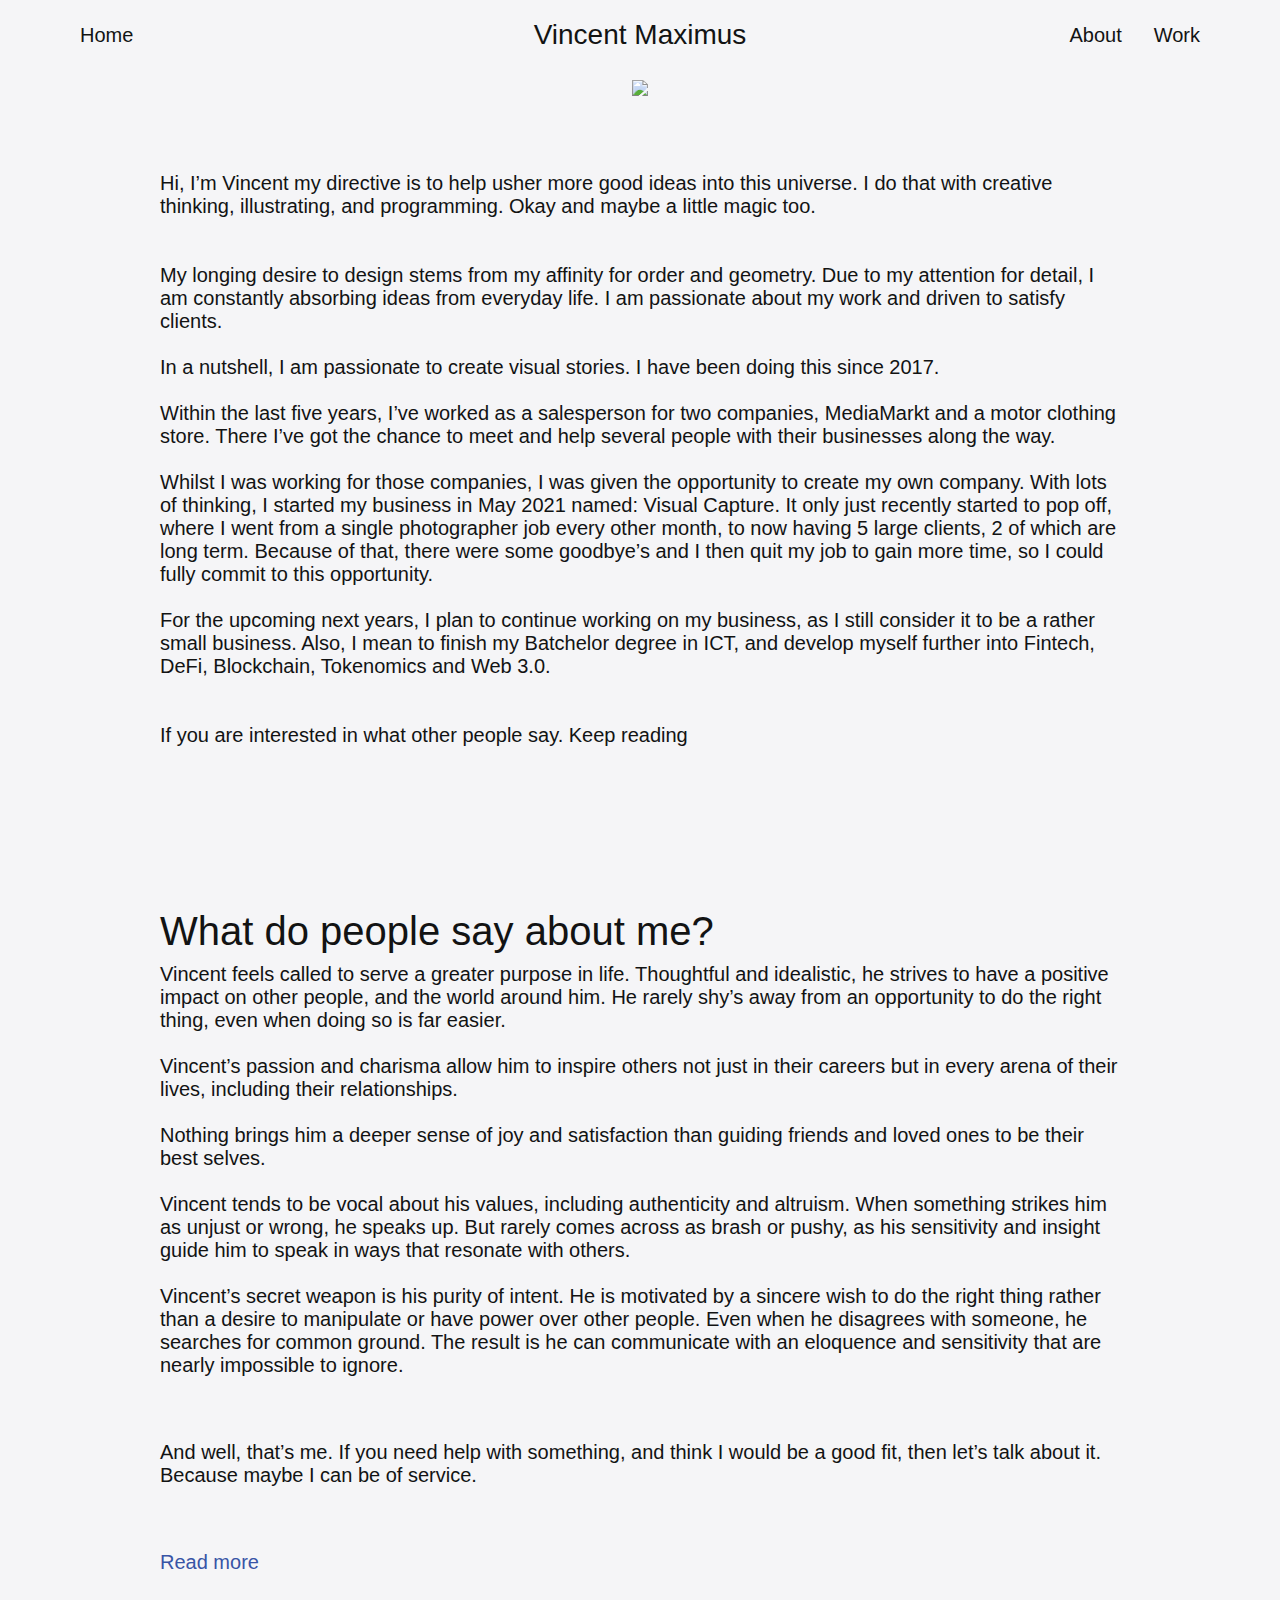
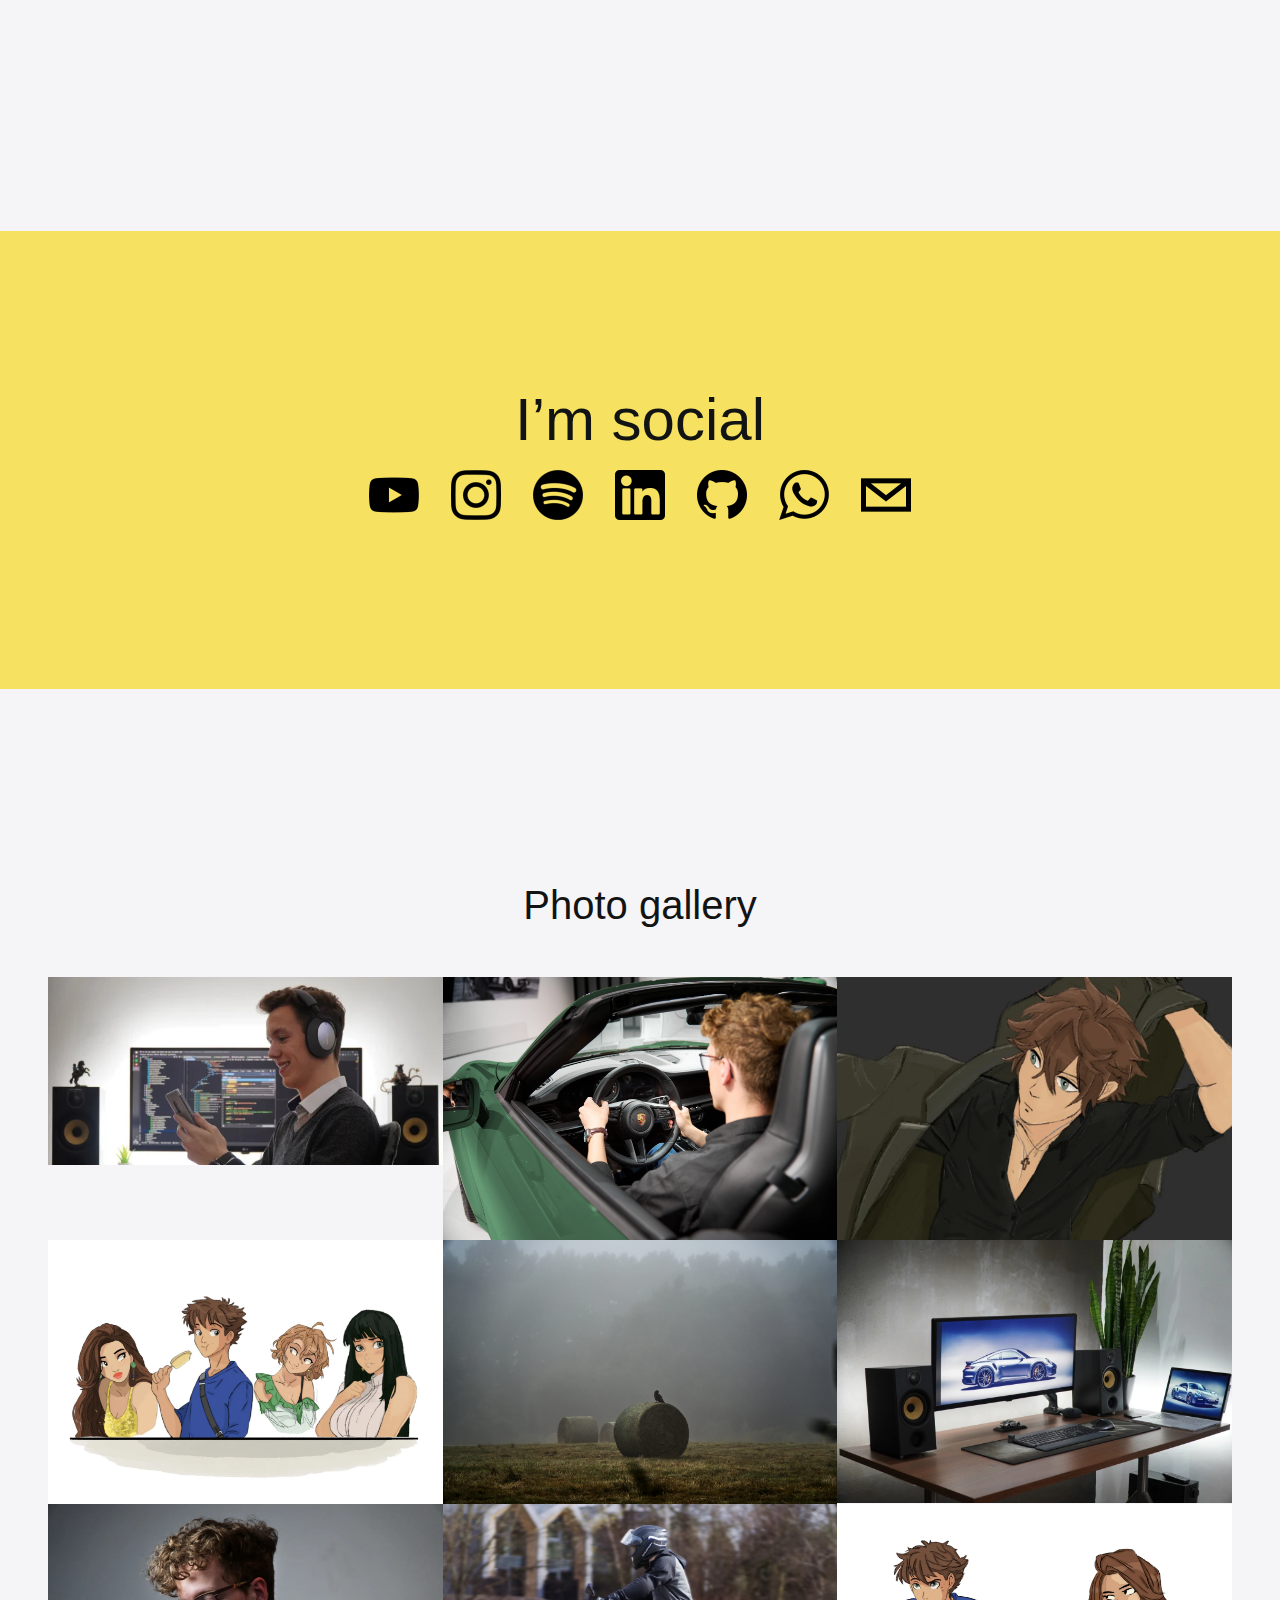
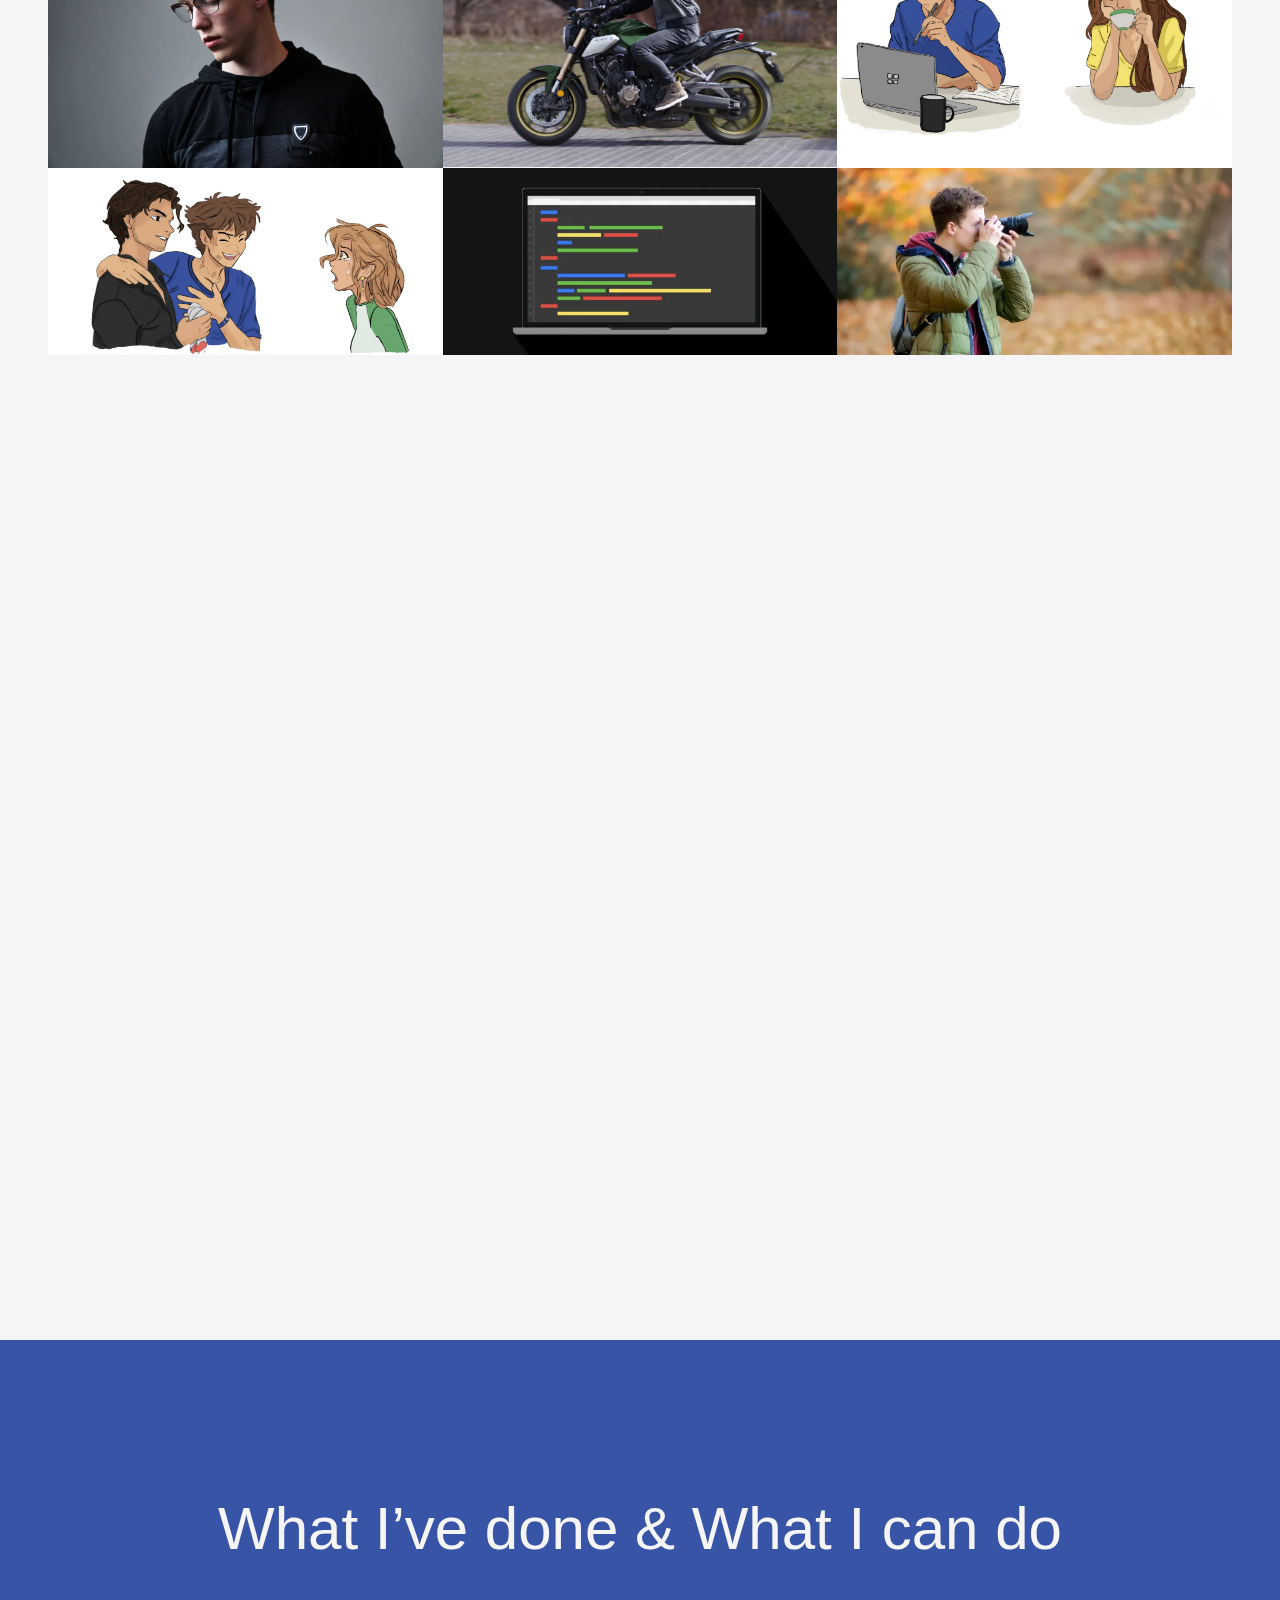
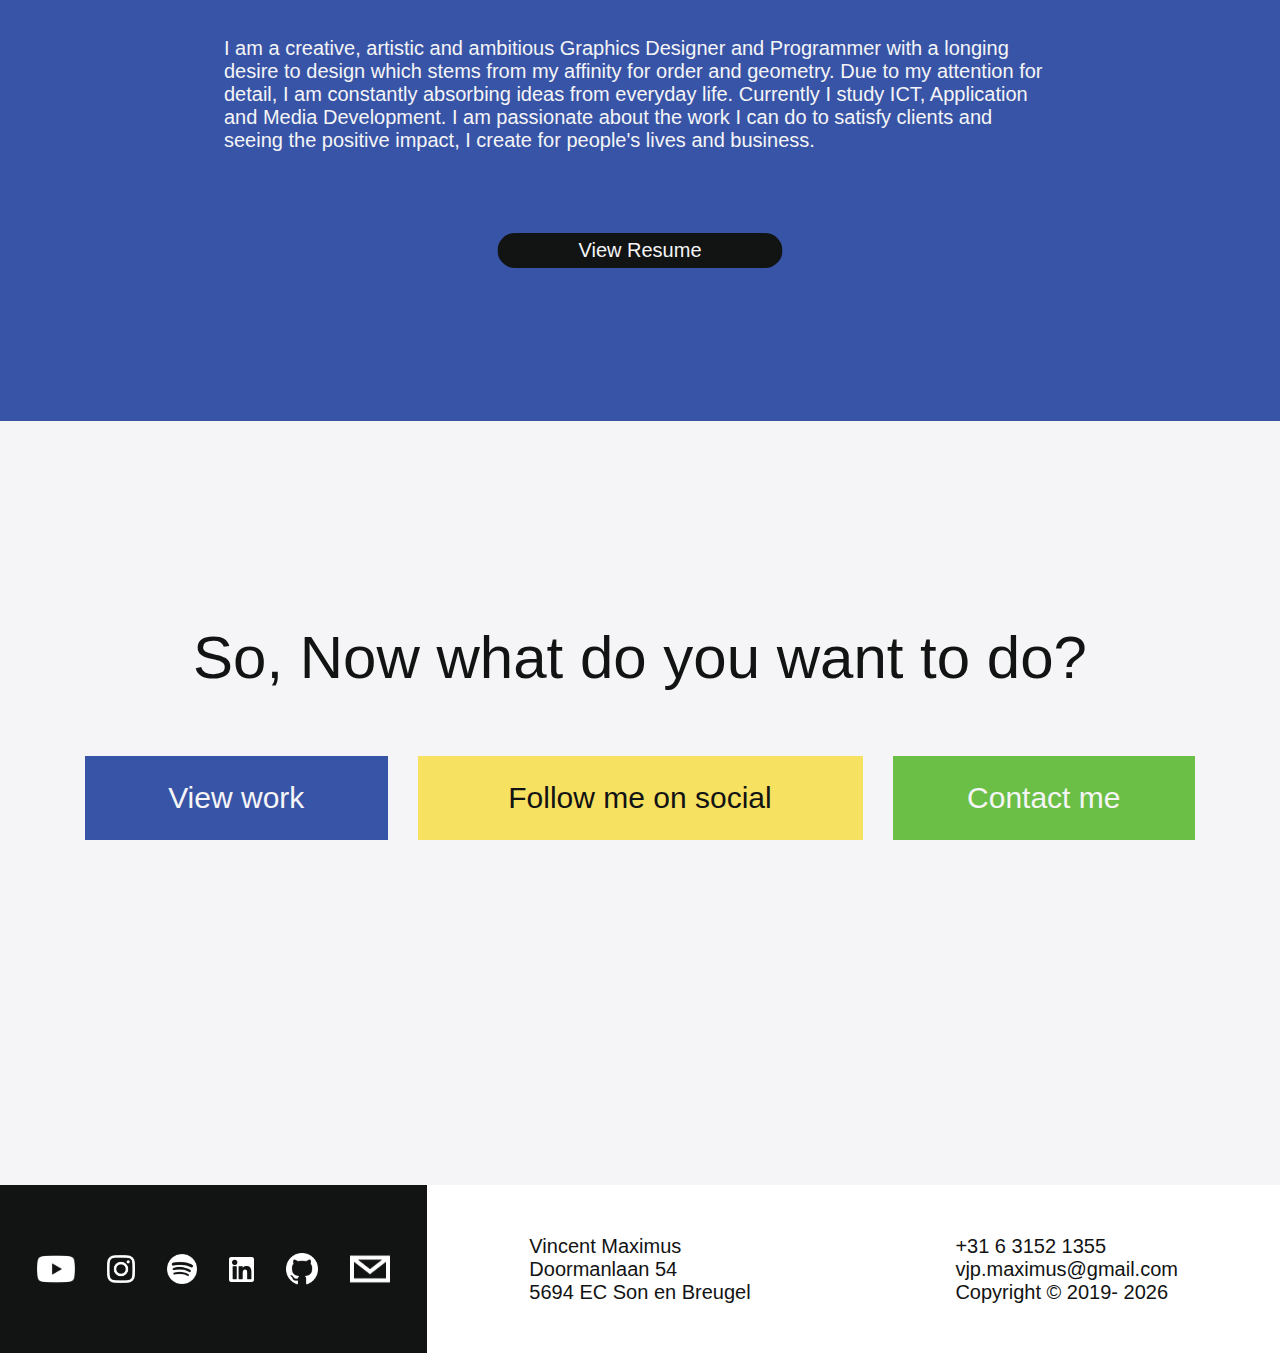
==== commit 3d4a708c: "Added Strengths & Weaknesses" ====
--- a/about.html
+++ b/about.html
@@ -14,7 +14,7 @@
 
         gtag('config', 'G-P61X41HKWY');
     </script>
-    <meta name="viewport" content="width=device-width,initial-scale=1,maximum-scale=1" />
+    <meta name="viewport" content="width=device-width,initial-scale=1,maximum-scale=1"/>
     <meta charset="UTF-8">
     <meta name="google-site-verification" content="w2JYZ5qVhXJEJs4Rkz4NDIfVoi4aulFNhSYPF_Quxa0"/>
     <title>About | Vincent Maximus</title>
@@ -138,6 +138,65 @@
         And well, that’s me. If you need help with something, and think I would be a good fit, then let’s talk about it.
         Because maybe I can be of service.
     </p>
+
+    <div class="spacer-5"></div>
+
+    <a class="moreless-button">Read more</a>
+    <div class="moretext">
+
+
+        <div class="spacer-5"></div>
+
+        <h1>
+            Strengths
+        </h1>
+        <p>
+        <h5>Receptive</h5>
+        Vincent has strong opinions, but they are by no means closed-minded. he realizes the importance of allowing
+        others to express themselves fully. Even if he disagrees with someone, he acknowledges that person has the right
+        to tell their truth.<br><br>
+
+        <h5>Reliable</h5>
+        Few things bother Vincent more than the prospect of letting go of someone or someone they believe in. He can be
+        expected to live up to their commitments and responsibilities, even if it’s hard to do.<br><br>
+
+        <h5>Passionate</h5>
+        Vincent is by no means a boring doer of good. This guy is full of interests and love to pursue his hobbies,
+        whether it's photographing, sporting, racing, growing houseplants, or something else entirely. Therefore, he is
+        rarely finds himself at a loss for something interesting to do.<br><br>
+
+        <h5>Altruistic</h5>
+        Vincent has a strong desire to be a force for positive change. He believes that if he brings people together,
+        they can do a lot of good.<br><br>
+
+
+        <h5>Charismatic</h5>
+
+        Determined and inspiring, Vincent often finds his way into a leadership role. He rarely loses sight of his main
+        goal: to be of service to others.<br><br>
+        </p>
+        <div class="spacer-5"></div>
+        <p>
+        <h1>Weaknesses</h1>
+
+
+        <h5>Unrealistic</h5>
+        Vincent puts pressure on himself to right every wrong he encounters. But no matter how hard he strives.it just
+        isn’t realistic to solve all of the problems in the world.<br><br>
+
+        <h5>Condescending</h5>
+        Vincent enjoys teaching others, especially about the reasons and beliefs that are important to him. But
+        sometimes his attempt to “enlighten” others may come across as patronizing. Unfortunately, not the most
+        effective strategy to persuade others.<br><br>
+
+
+        <h5>Intense</h5>
+        When it comes to self-improvement, Vincent is rarely short of energy or determination. but he doesn’t recognize
+        that not everyone shares these qualities.
+        At times, he may push others to make changes that they aren’t ready for.<br><br>
+
+        </p>
+    </div>
 </div>
 
 
@@ -496,11 +555,20 @@
 </body>
 </html>
 
-
-
-
-
-
-
-
-
+<script>
+    $('.moreless-button').click(function() {
+        $('.moretext').slideToggle();
+        if ($('.moreless-button').text() == "Read more") {
+            $(this).text("Read less")
+        } else {
+            $(this).text("Read more")
+        }
+    });
+</script>
+
+
+
+
+
+
+
--- a/assets/style/customAbout.css
+++ b/assets/style/customAbout.css
@@ -1,3 +1,7 @@
+h5{
+    font: 20px Bold, sans-serif;
+}
+
 .aboutMeText {
     padding: 10px 0 65px;
     width: 75%;
@@ -50,3 +54,20 @@
         transform: translate(0);
     }
 }
+
+.moreless-button{
+    color: var(--blue) !important;
+}
+.moreless-button:hover{
+    text-decoration: underline !important;
+}
+
+#section {
+    width: 500px;
+    height: 400px;
+    word-wrap: break-word;
+}
+
+.moretext {
+    display: none;
+}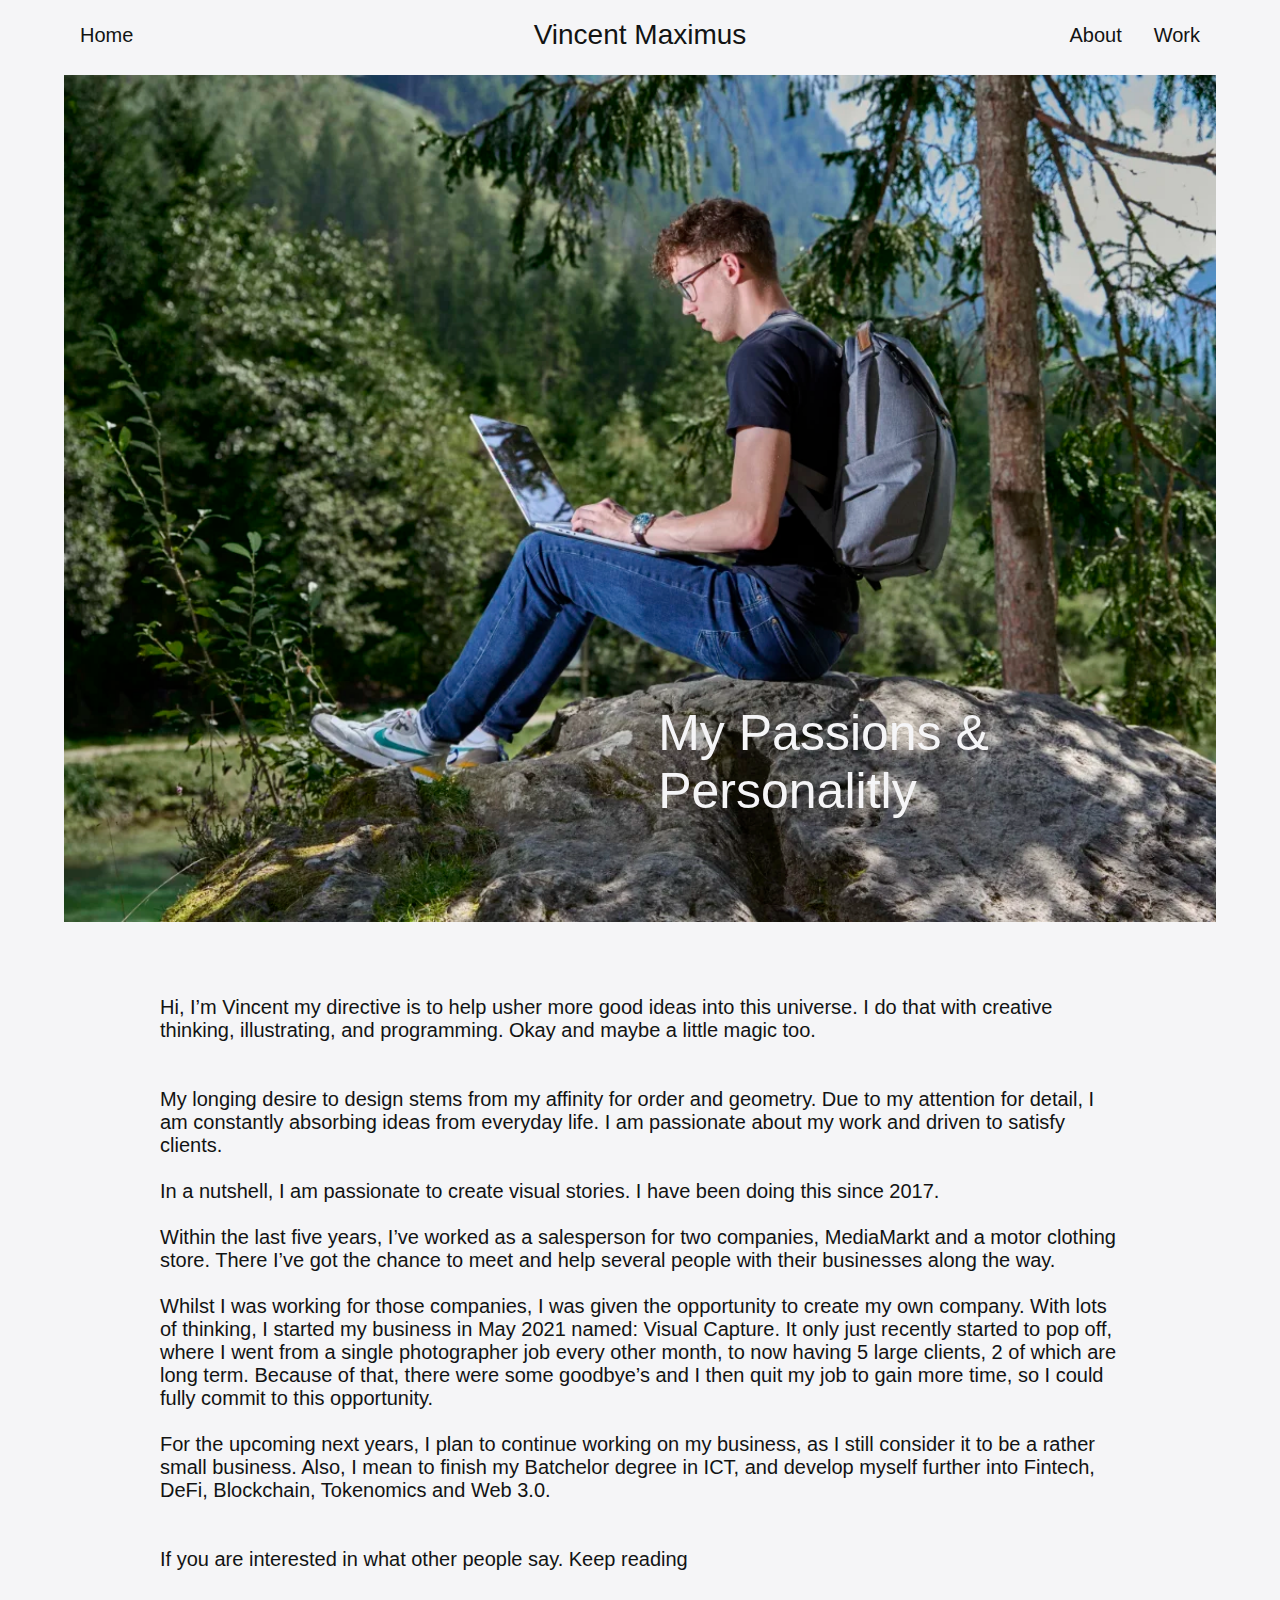
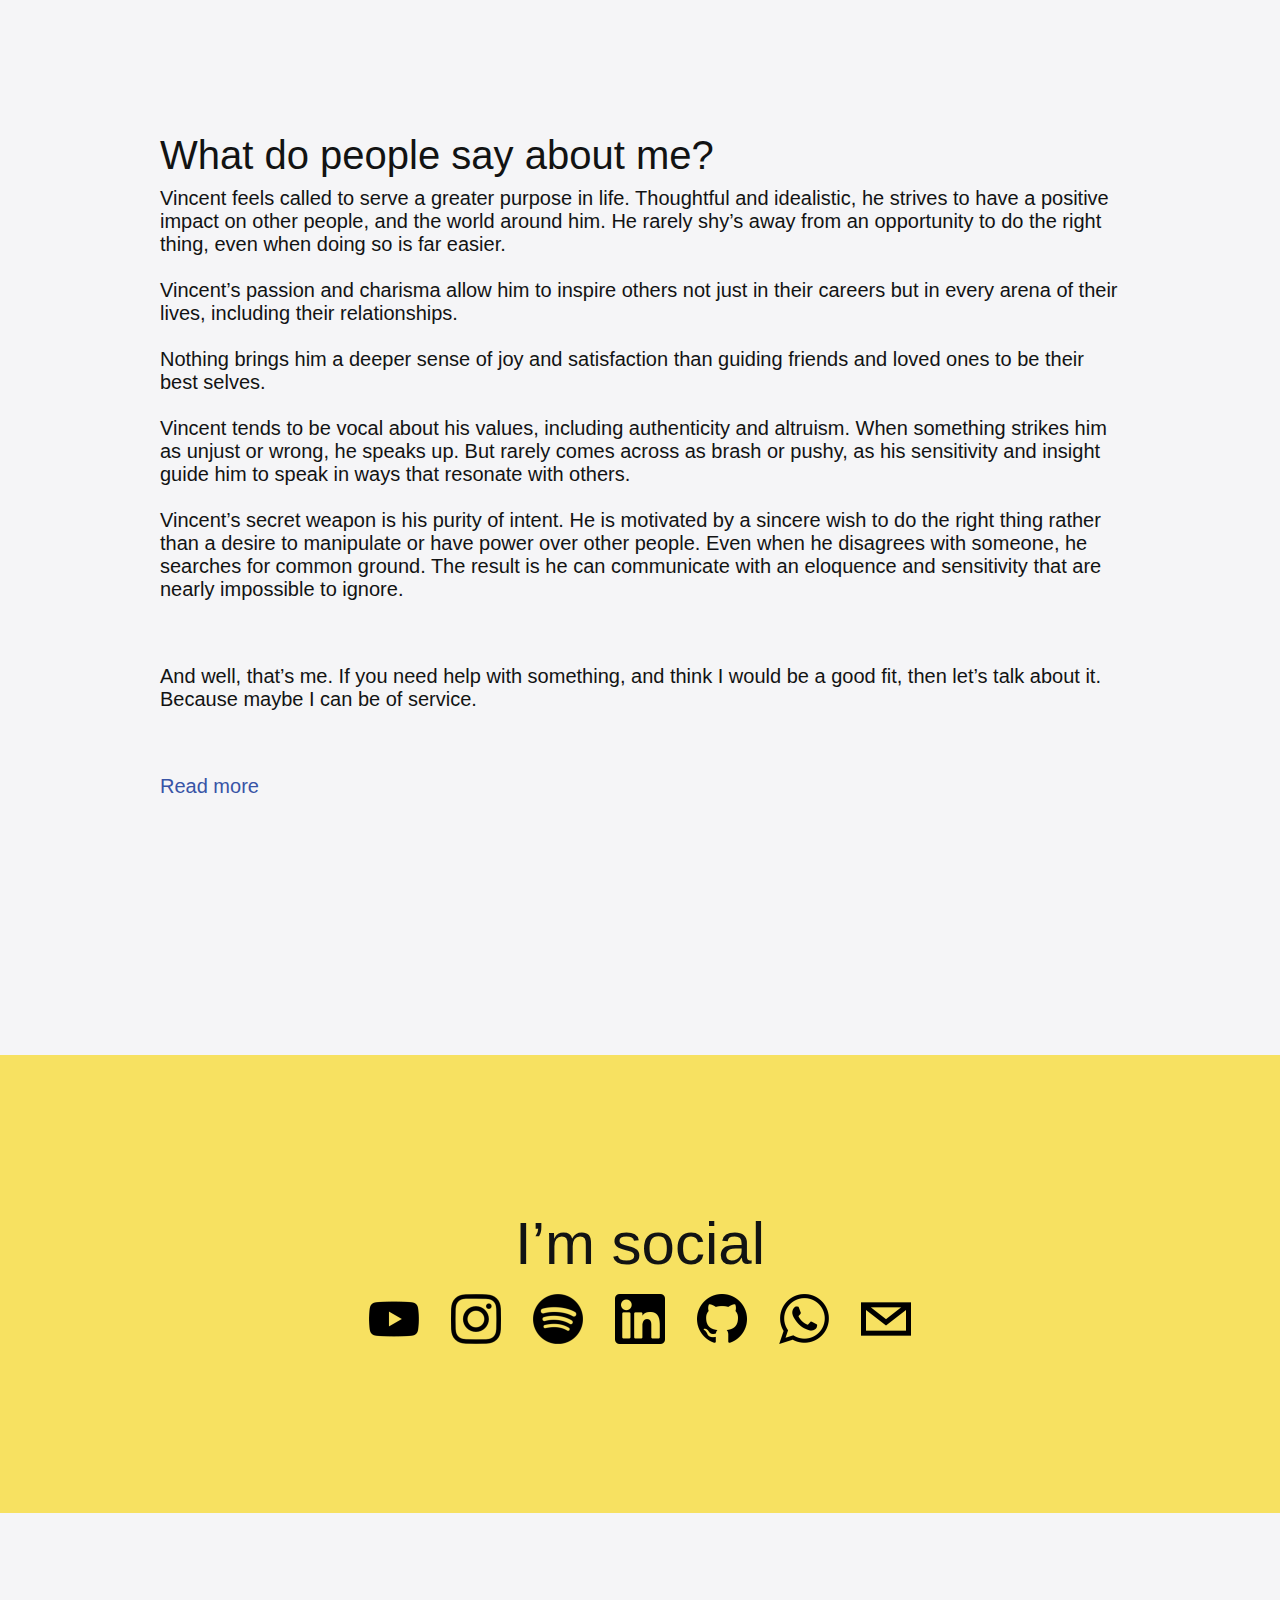
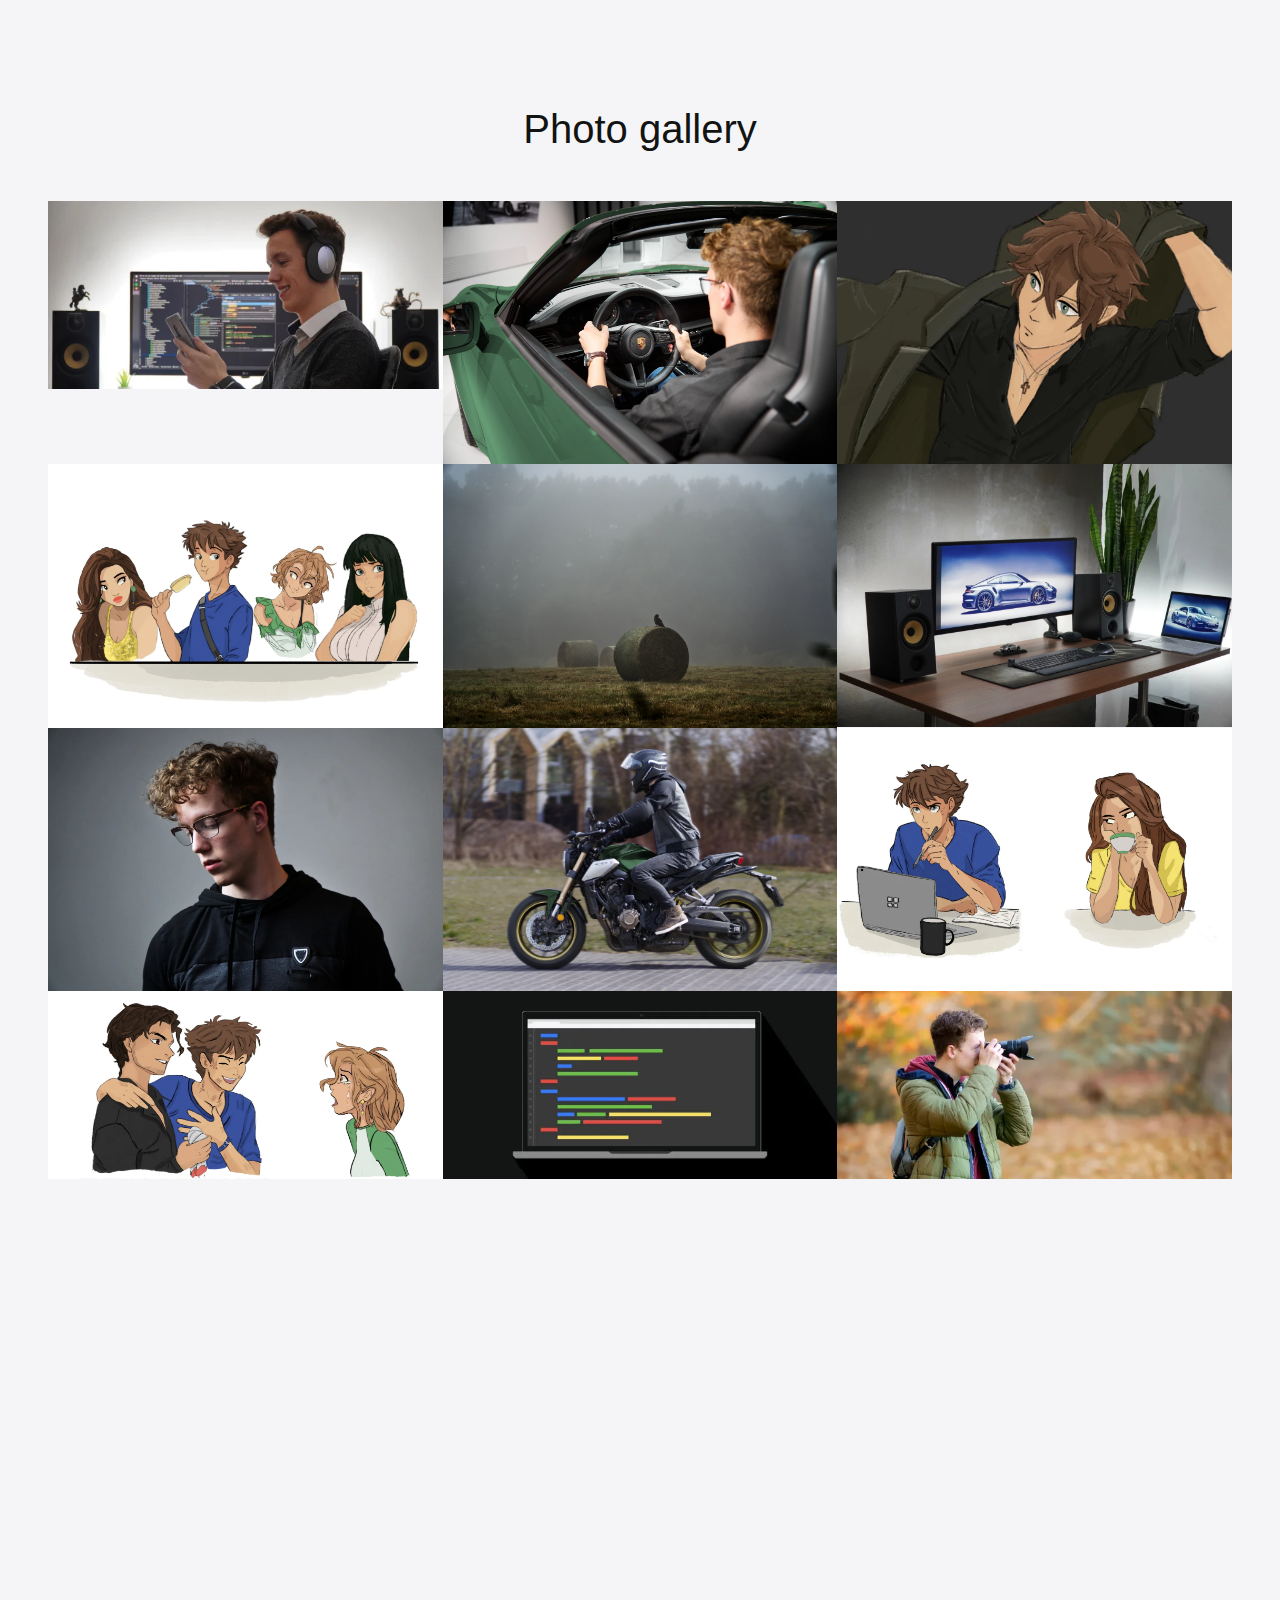
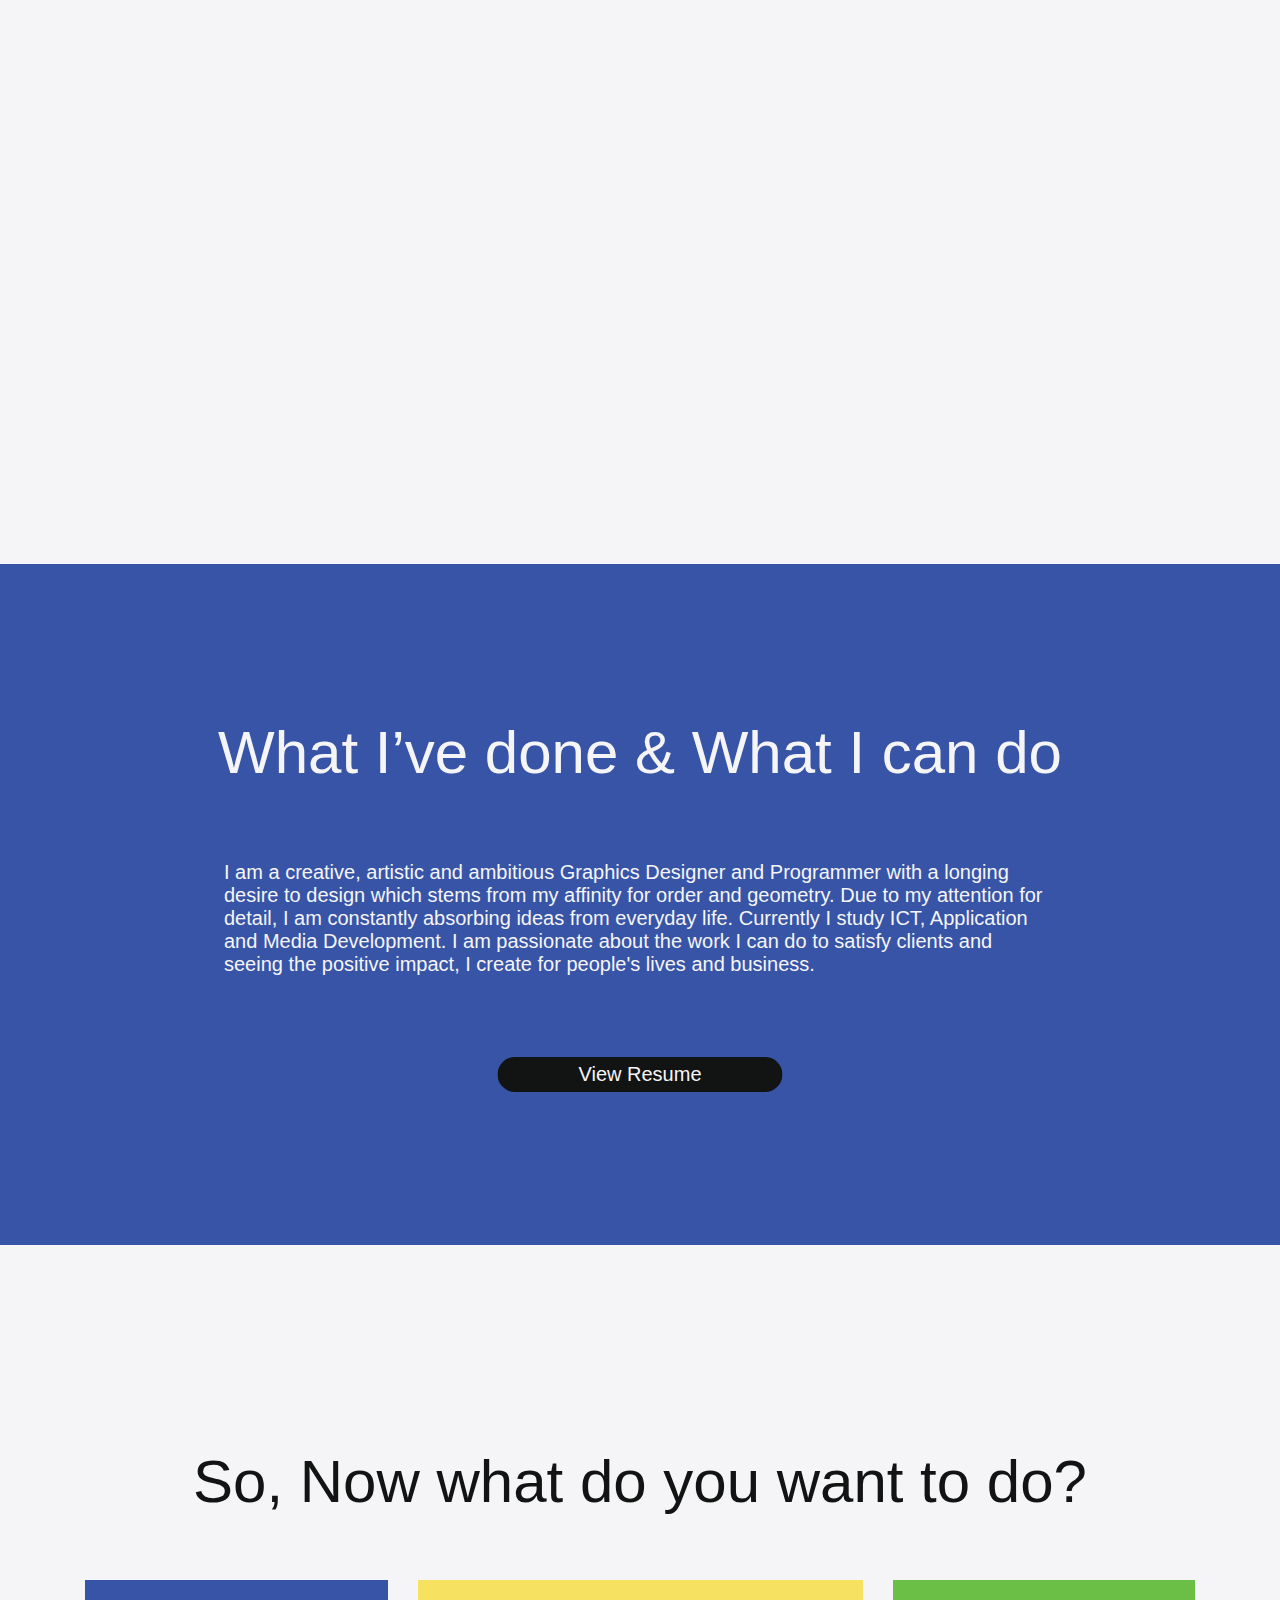
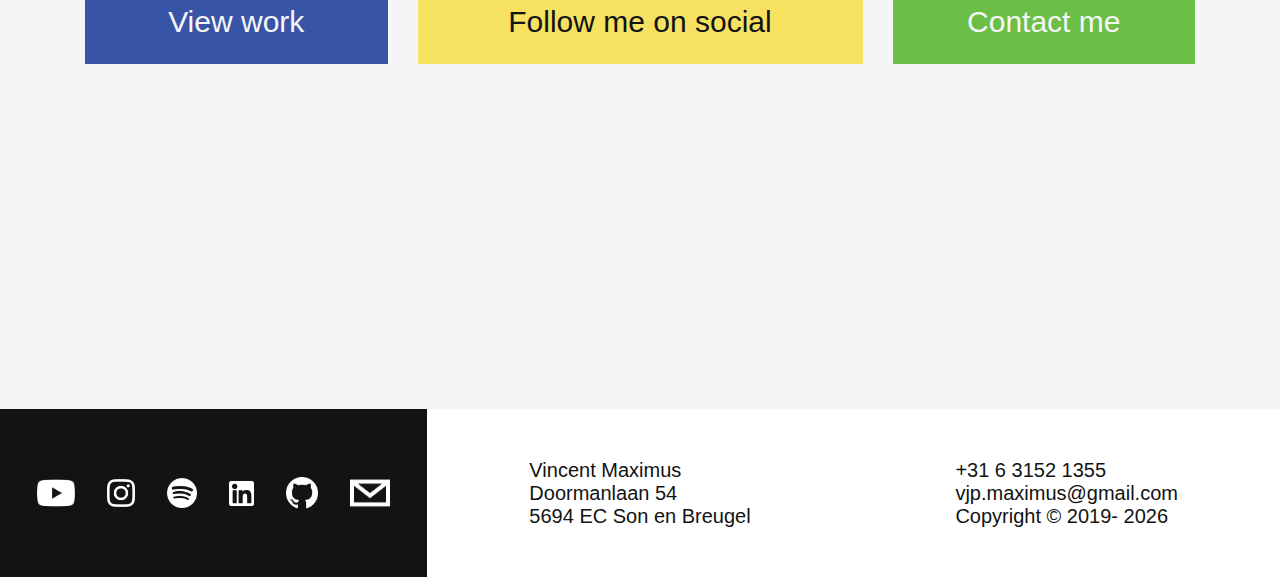
==== commit d6de8c8b: "Updated image in next gen format" ====
--- a/about.html
+++ b/about.html
@@ -50,7 +50,12 @@
 
 
 <div>
-    <img src="assets/images/about/profilePicture/me.jpg" class="intro-img"/>
+
+    <picture>
+        <source type="image/webp" srcset="assets/images/about/profilePicture/me.webp">
+        <source type="image/png" srcset="assets/images/about/profilePicture/me.jpg">
+        <img alt="intro image" class="intro-img">
+    </picture>
     <p class="thingsICallMyself noAWhite">My Passions & Personalitly</p>
 </div>
 
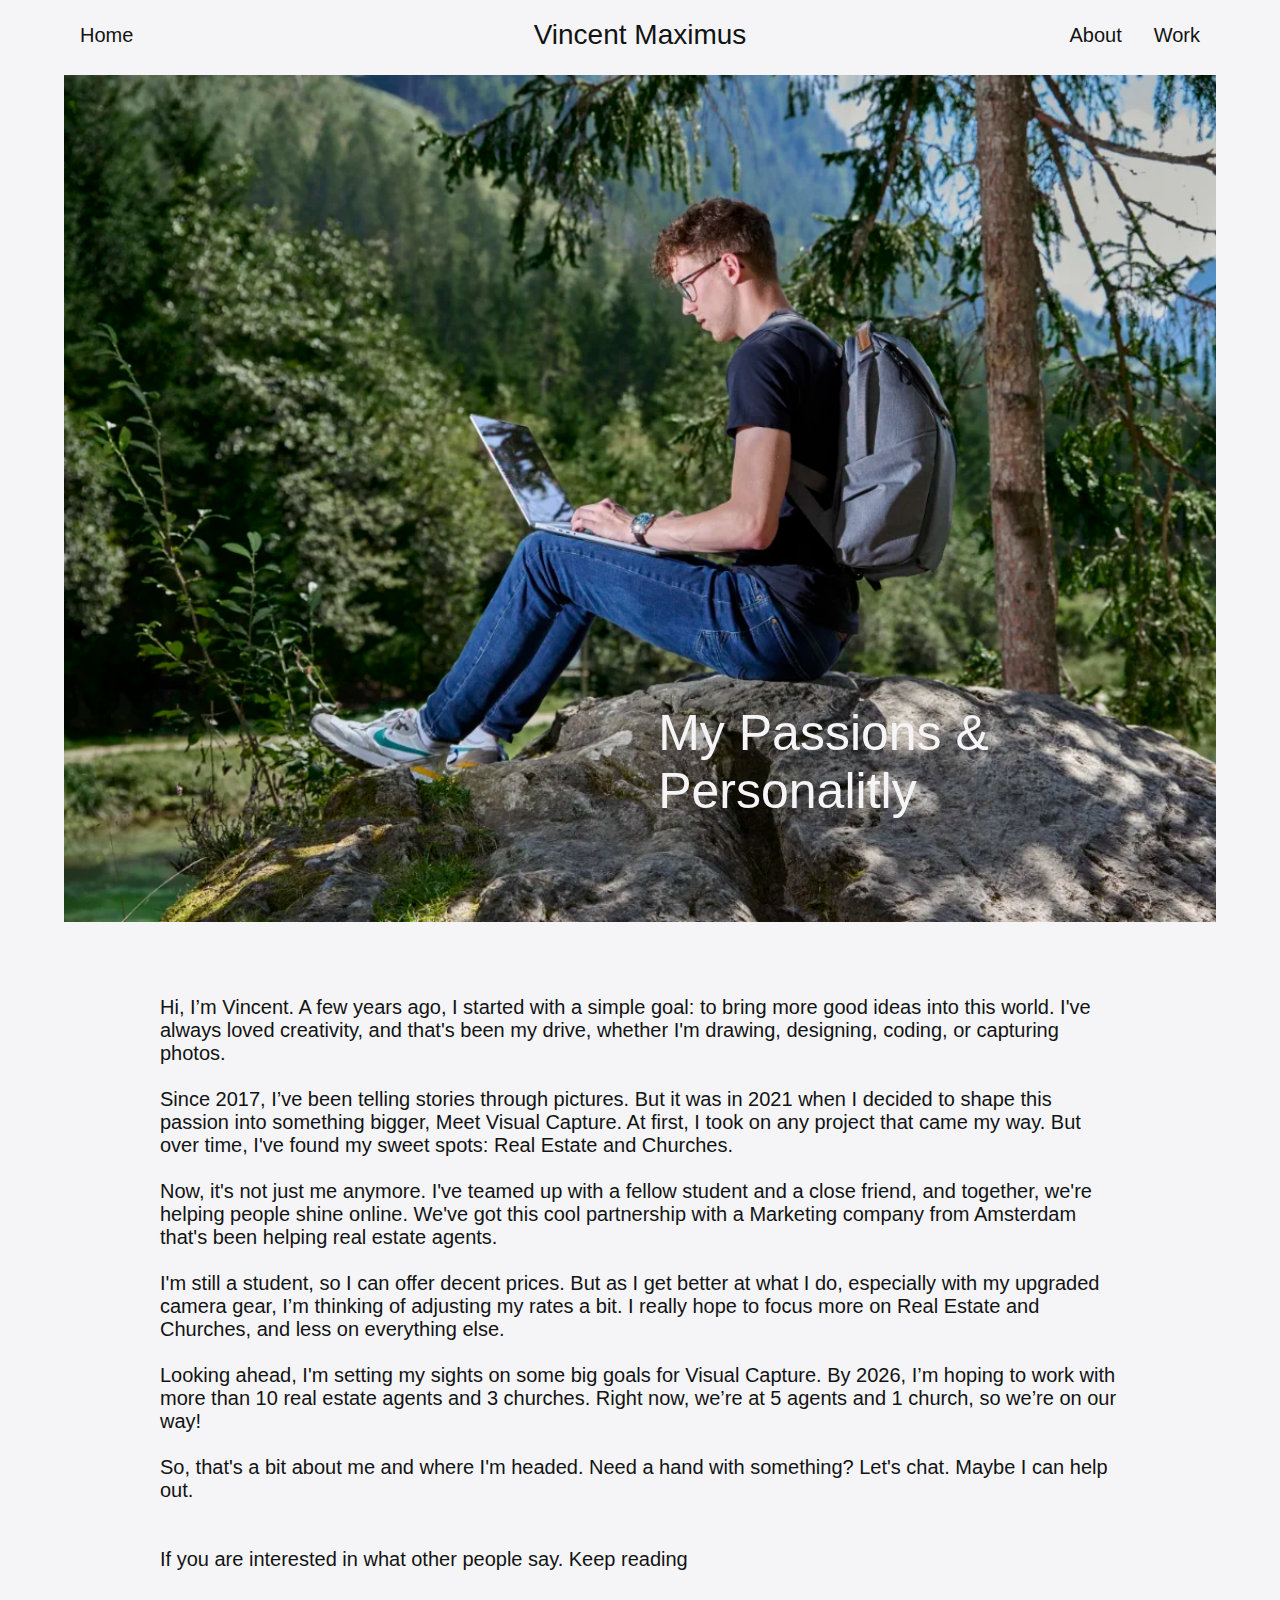
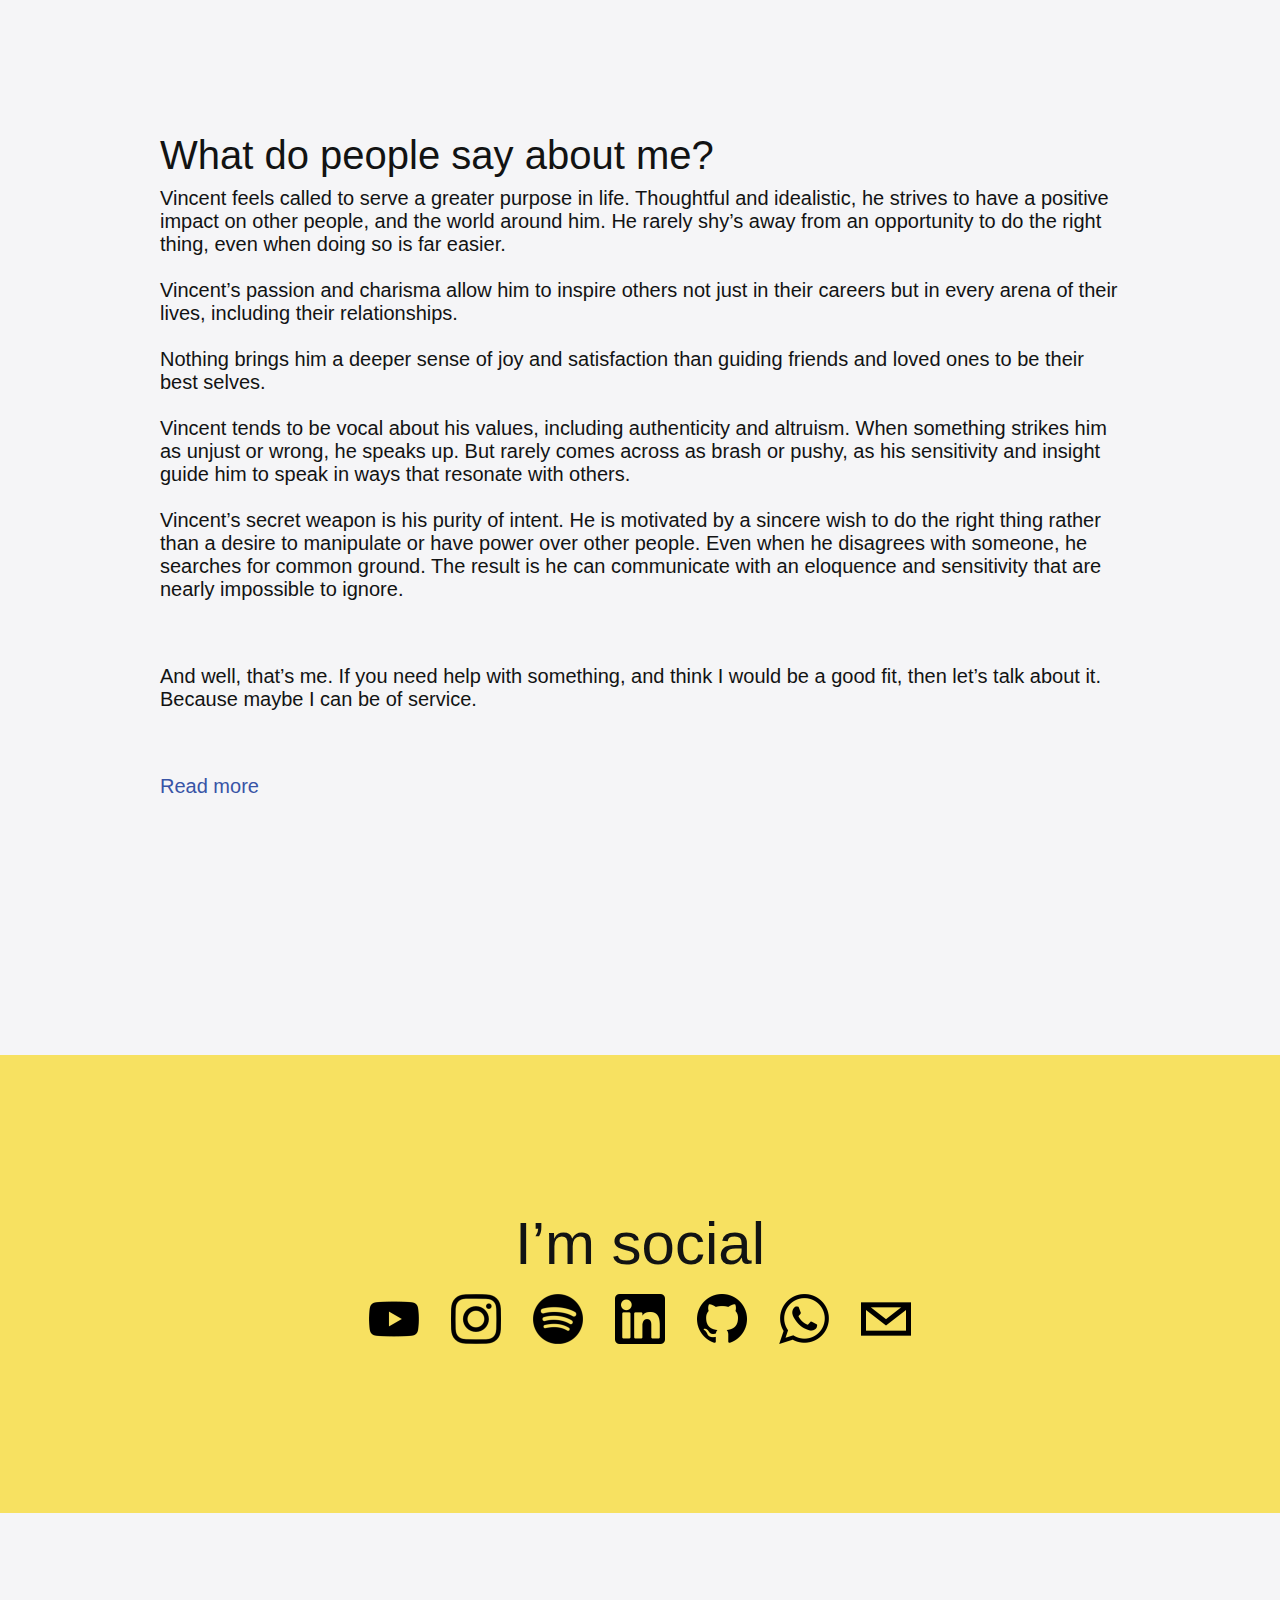
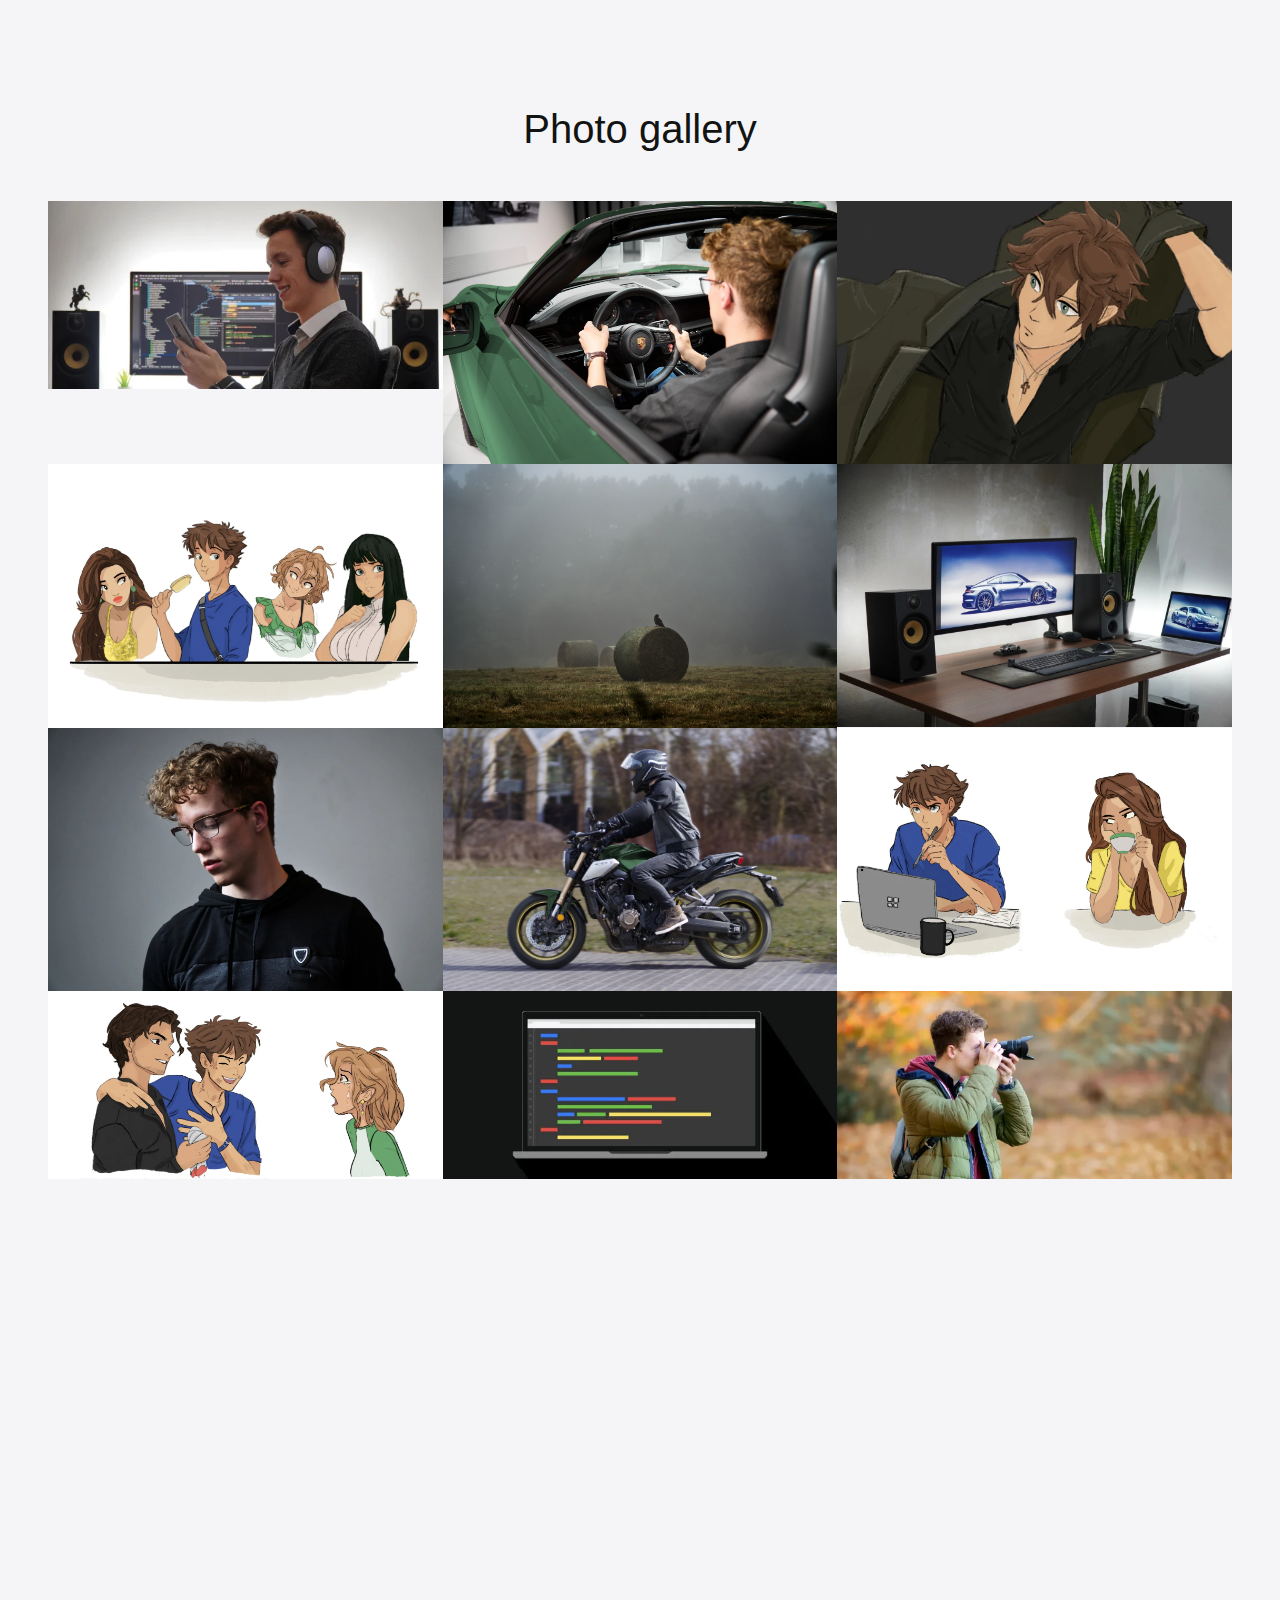
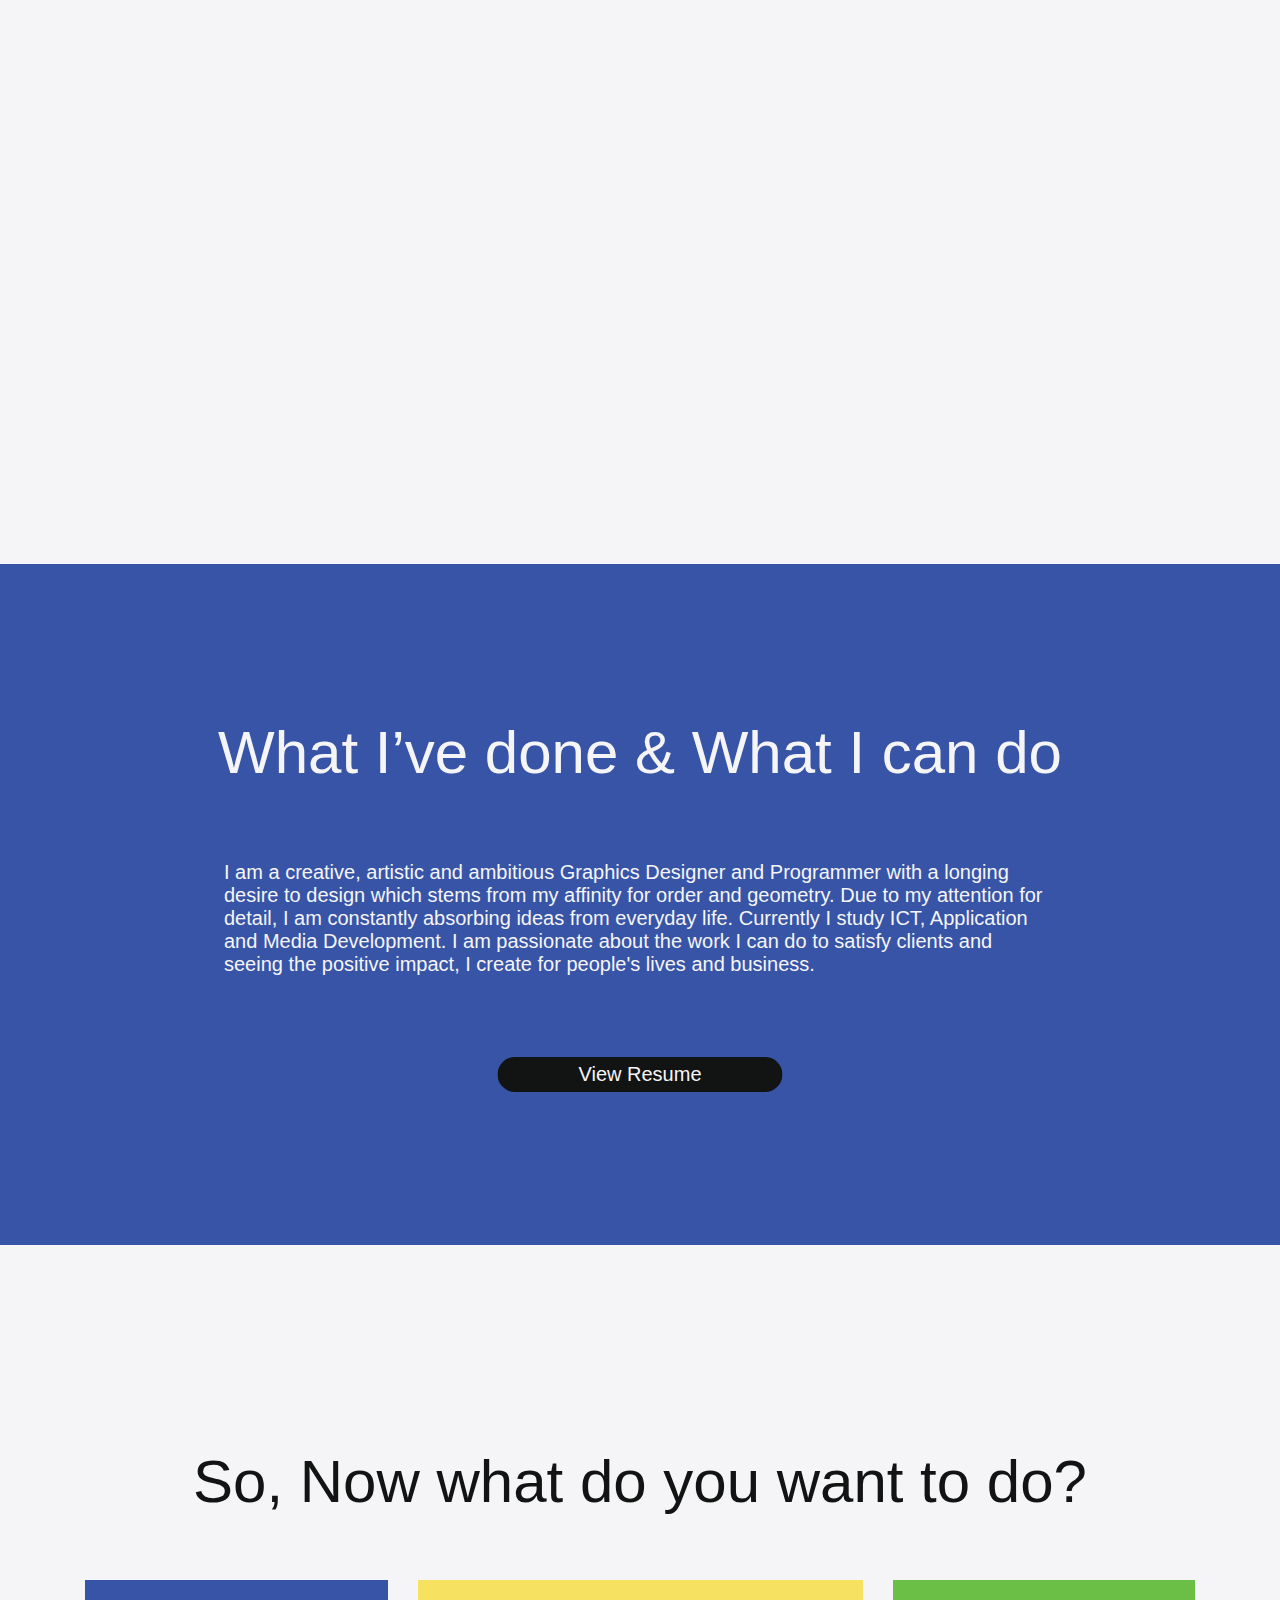
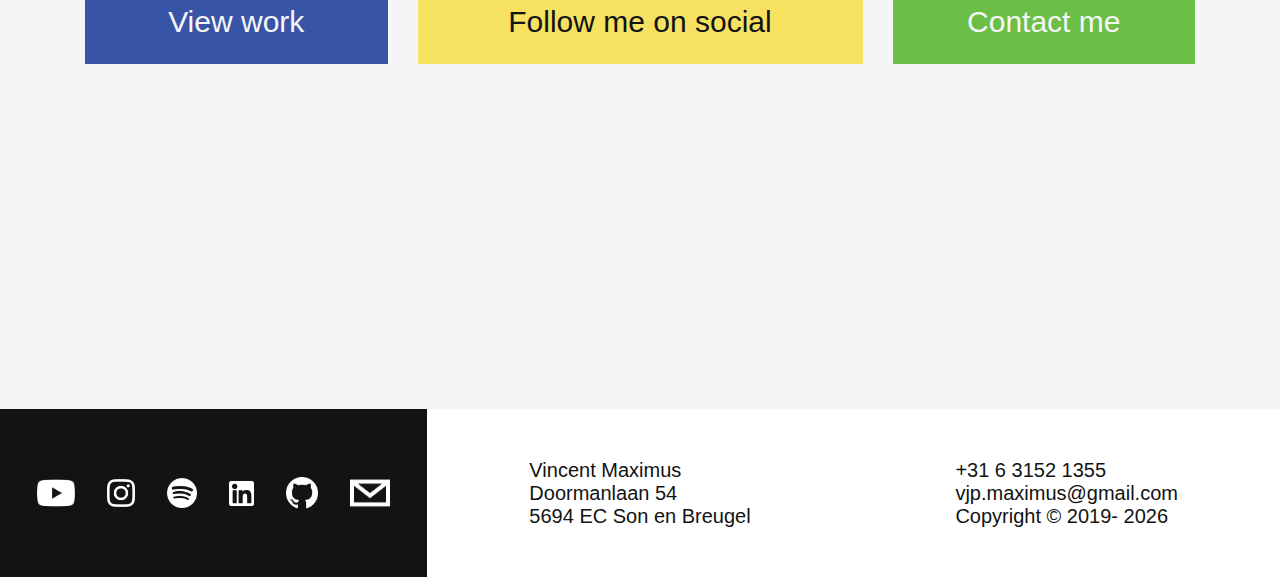
==== commit 8e57bb80: "Updated About me" ====
--- a/about.html
+++ b/about.html
@@ -14,6 +14,8 @@
 
         gtag('config', 'G-P61X41HKWY');
     </script>
+
+    <meta name="description" content="Read and learn all about who Vincent Maximus is"/>
     <meta name="viewport" content="width=device-width,initial-scale=1,maximum-scale=1"/>
     <meta charset="UTF-8">
     <meta name="google-site-verification" content="w2JYZ5qVhXJEJs4Rkz4NDIfVoi4aulFNhSYPF_Quxa0"/>
@@ -69,32 +71,28 @@
         My Passions & Personalitly
     </h1>
     <p>
-        Hi, I’m Vincent my directive is to help usher more good ideas into this universe. I do that with creative
-        thinking, illustrating, and programming. Okay and maybe a little magic too.
-        <br>
-        <br>
-        <br>
-        My longing desire to design stems from my affinity for order and geometry. Due to my attention for detail, I am
-        constantly absorbing ideas from everyday life. I am passionate about my work and driven to satisfy clients.
-        <br>
-        <br>
-        In a nutshell, I am passionate to create visual stories. I have been doing this since 2017.
-        <br>
-        <br>
-        Within the last five years, I’ve worked as a salesperson for two companies, MediaMarkt and a motor clothing
-        store. There I’ve got the chance to meet and help several people with their businesses along the way.
-        <br>
-        <br>
-        Whilst I was working for those companies, I was given the opportunity to create my own company. With lots of
-        thinking, I started my business in May 2021 named: Visual Capture. It only just recently started to pop off,
-        where I went from a single photographer job every other month, to now having 5 large clients, 2 of which are
-        long term. Because of that, there were some goodbye’s and I then quit my job to gain more time, so I could
-        fully commit to this opportunity.
-        <br>
-        <br>
-        For the upcoming next years, I plan to continue working on my business, as I still consider it to be a rather
-        small business. Also, I mean to finish my Batchelor degree in ICT, and develop myself further into Fintech,
-        DeFi, Blockchain, Tokenomics and Web 3.0.
+<!--        Hi, I’m Vincent. A few years ago, I started with a simple goal: to bring more good ideas into this world. I've always loved creativity, and that's been my drive, whether I'm drawing, designing, coding, or capturing photos.-->
+
+<!--        Since 2017, I’ve been telling stories through pictures. But it was in 2021 when I decided to shape this passion into something bigger, Meet Visual Capture. At first, I took on any project that came my way. But over time, I've found my sweet spots: Real Estate and Churches.-->
+
+<!--        Now, it's not just me anymore. I've teamed up with a fellow student and a close friend, and together, we're helping people shine online. We've got this cool partnership with a Marketing company from Amsterdam that's been helping real estate agents.-->
+
+<!--        I'm still a student, so I can offer decent prices. But as I get better at what I do, especially with my upgraded camera gear, I’m thinking of adjusting my rates a bit. I really hope to focus more on Real Estate and Churches, and less on everything else.-->
+
+<!--        Looking ahead, I'm setting my sights on some big goals for Visual Capture. By 2026, I’m hoping to work with more than 10 real estate agents and 3 churches. Right now, we’re at 5 agents and 1 church, so we’re on our way!-->
+
+<!--        So, that's a bit about me and where I'm headed. Need a hand with something? Let's chat. Maybe I can help out.-->
+        Hi, I’m Vincent. A few years ago, I started with a simple goal: to bring more good ideas into this world. I've always loved creativity, and that's been my drive, whether I'm drawing, designing, coding, or capturing photos.<br>
+        <br>
+        Since 2017, I’ve been telling stories through pictures. But it was in 2021 when I decided to shape this passion into something bigger, Meet Visual Capture. At first, I took on any project that came my way. But over time, I've found my sweet spots: Real Estate and Churches.<br>
+        <br>
+        Now, it's not just me anymore. I've teamed up with a fellow student and a close friend, and together, we're helping people shine online. We've got this cool partnership with a Marketing company from Amsterdam that's been helping real estate agents.<br>
+        <br>
+        I'm still a student, so I can offer decent prices. But as I get better at what I do, especially with my upgraded camera gear, I’m thinking of adjusting my rates a bit. I really hope to focus more on Real Estate and Churches, and less on everything else.<br>
+        <br>
+        Looking ahead, I'm setting my sights on some big goals for Visual Capture. By 2026, I’m hoping to work with more than 10 real estate agents and 3 churches. Right now, we’re at 5 agents and 1 church, so we’re on our way!<br>
+        <br>
+        So, that's a bit about me and where I'm headed. Need a hand with something? Let's chat. Maybe I can help out.
         <br>
         <br>
         <br>
@@ -162,7 +160,7 @@
         to tell their truth.<br><br>
 
         <h5>Reliable</h5>
-        Few things bother Vincent more than the prospect of letting go of someone or someone they believe in. He can be
+        Few things bother Vincent more than the prospect of letting go of something or someone they believe in. He can be
         expected to live up to their commitments and responsibilities, even if it’s hard to do.<br><br>
 
         <h5>Passionate</h5>
--- a/assets/style/projects.css
+++ b/assets/style/projects.css
@@ -153,10 +153,14 @@
 }
 
 .educationImg {
-    width: 75%;
-    bottom: -10%;
+    width: 100%;
+    top: -10%;
     left: 10%;
     position: absolute;
+    /*width: 100%;*/
+    /*bottom: -10%;*/
+    /*left: 10%;*/
+    /*position: absolute;*/
 }
 
 
@@ -167,16 +171,15 @@
 
     .projectImg {
         width: 50%;
-        position: relative;
-        top: 45%;
-        left: 48%;
-        transform: translate(-50%, -50%);
+        position: absolute;
+        top: -20%;
+        left: 10%;
     }
 
     .educationImg {
-        width: 35%;
-        position: relative;
-        top: 45%;
+        width: 60%;
+        position: absolute;
+        top: 50%;
         left: 40%;
         transform: translate(-50%, -50%);
     }
@@ -372,7 +375,7 @@
     }
 
     .educationImg {
-        width: 55%;
+        width: 75%;
         position: relative;
         top: 45%;
         left: 50%;
@@ -384,4 +387,4 @@
         position: relative;
         padding-top: 80px;
     }
-}+}
